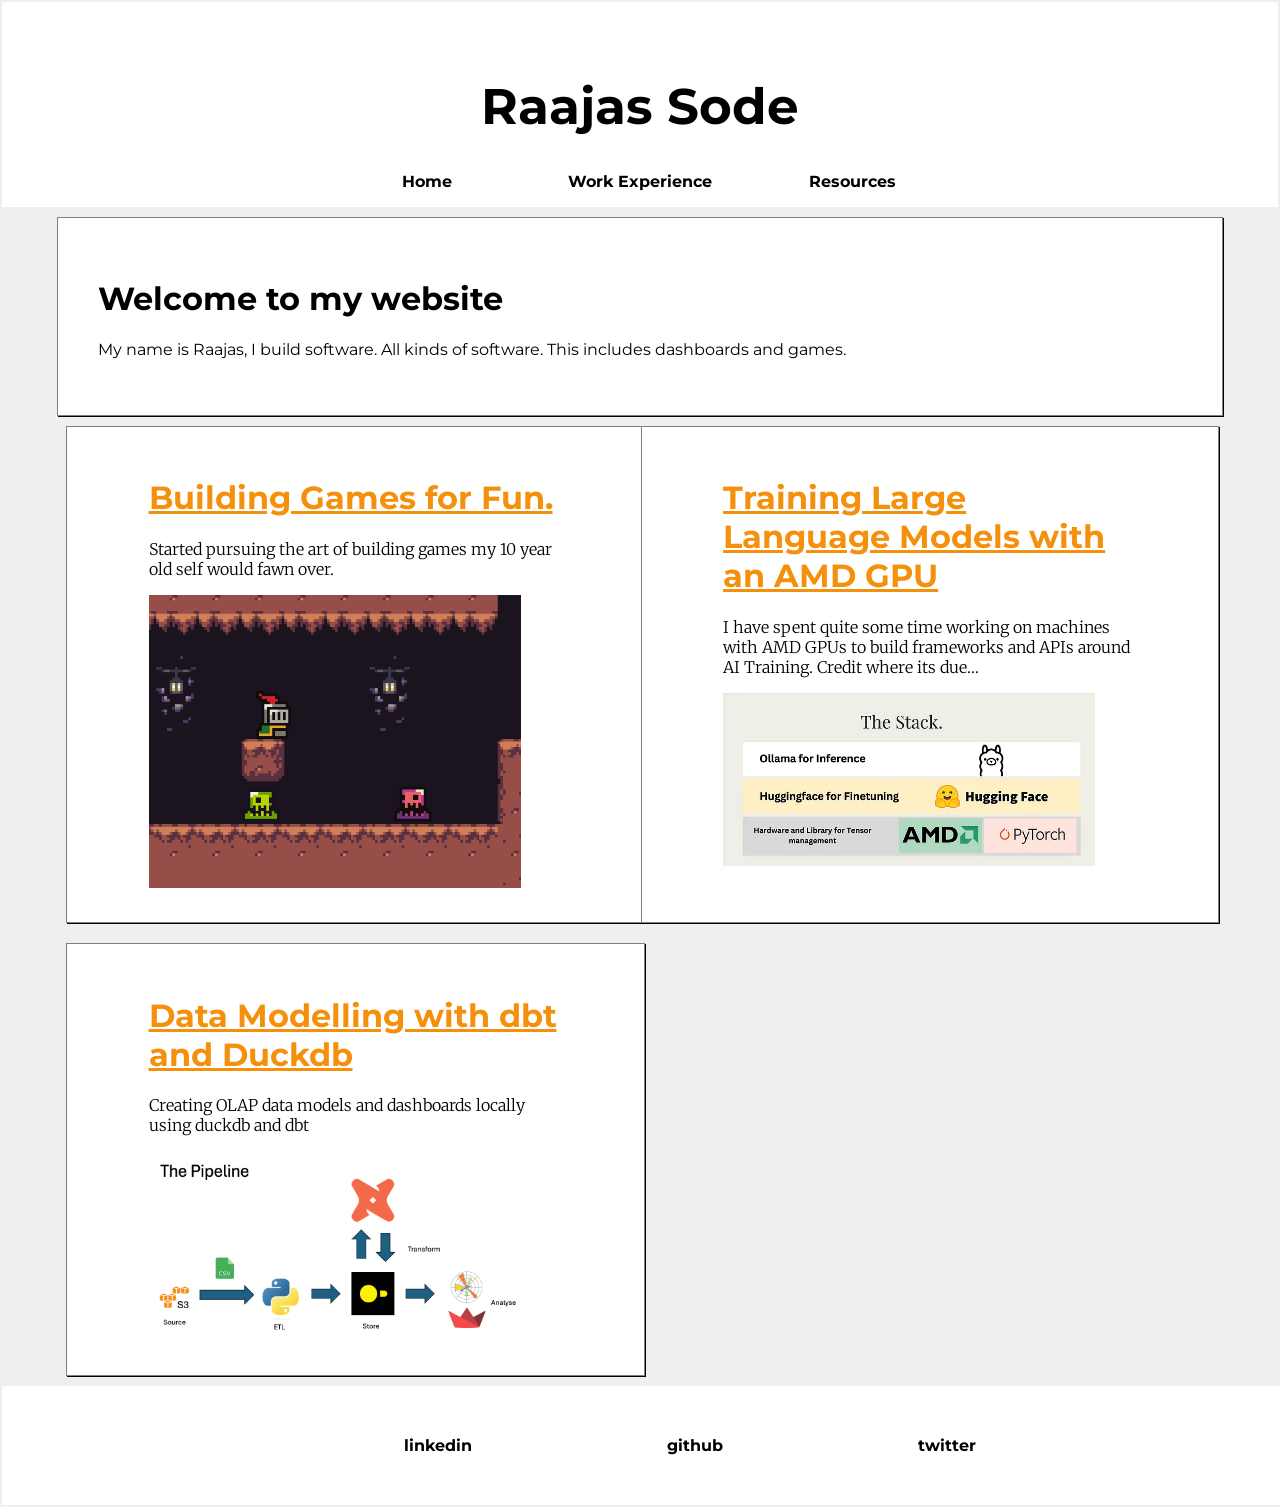
==== index.html @ cd661e22 "css files redone" ====
<!DOCTYPE html>
<html>
  <head>
        <link rel="stylesheet" href="./assets/css/index.css">
        <link rel="preconnect" href="https://fonts.googleapis.com">
        <link rel="preconnect" href="https://fonts.gstatic.com" crossorigin>
        <link href="https://fonts.googleapis.com/css2?family=Montserrat:ital,wght@0,100..900;1,100..900&display=swap" rel="stylesheet">
        <link rel="preconnect" href="https://fonts.googleapis.com">
        <link rel="preconnect" href="https://fonts.gstatic.com" crossorigin>
        <link href="https://fonts.googleapis.com/css2?family=Merriweather:ital,wght@0,300;0,400;0,700;0,900;1,300;1,400;1,700;1,900&display=swap" rel="stylesheet">
  </head>
<body>

  <header>
    <p id="name"> Raajas Sode </p>
    <div class="navbar">
      <a class="nav-link" href="#"><div class="nav" id="div1"> Home</div></a>
      <a class="nav-link" href="./articles/resume.html"><div class="nav" id="div3"> Work Experience</div></a>
      <a class="nav-link" href="./articles/resources.html"><div class="nav" id="div3"> Resources </div></a>
    </div>

  </header>


  <div class="overview">

   <h1>Welcome to my website</h1>
   <p>
    My name is Raajas, I build software. All kinds of software. This includes dashboards and games.
   </p>



  </div>
 
  <div class="blog">



    <div class="article">
      <div class="article-content">
        <h1 > <a class="title-link" href="https://substack.com/profile/12313986-raajas-sode/note/c-108699674"><u>Building Games for Fun.</u></a> </h1>
        <p> Started pursuing the art of building games my 10 year old self would fawn over.</p>
        <img src="./game_dev_banner.png" class="thumbnail" />
    
      </div>
    
    </div>



    <div class="article">
      <div class="article-content">
        <h1 > <a class="title-link" href="https://medium.com/@RaajasSode/training-large-language-models-with-an-amd-gpu-85e53616b20c"><u>Training Large Language Models with an AMD GPU </u></a> </h1>
        <p>I have spent quite some time working on machines with AMD GPUs to build frameworks and APIs around AI Training. Credit where its due…</p>
       
        <img src="./amd-banner.webp" class="thumbnail" />
    
      </div>
    
    </div>


    <!-- <div class="article">

      <div class="article-content">
        <h1 > <a class="title-link" href="articles/portfolio.html"><u>The AI Game</u></a> </h1>
        <img src="./ai-game.png" class="thumbnail" />
    
      </div>
    
    </div> -->


      <div class="article">
          <div class="article-content">
            <h1 > <a class="title-link" href="https://medium.com/@RaajasSode/building-end-to-end-data-pipelines-locally-with-duckdb-e5a6913f210b"><u>Data Modelling with dbt and Duckdb</u></a> </h1>
            <p>Creating OLAP data models and dashboards locally using duckdb and dbt</p>
            <div class="thumb-container">
              <img src="./duckdb-blog.png" class="thumbnail" />
            </div>
            
            
          </div>

    </div>


    <!-- <div class="article">
      <h2>How I turned my college project into a lifelong passion.</h2>
      <hr>
      <p>Every Final Year College project is a pain in the ass. Especially for technical courses.
         For me, a computer science major didn’t offer a lot of lucrative options. We got to chose between Java , .Net and Android. Since, I’ve been well versed with Java since the 8th grade, I figured maybe I could give it a go...</p>
      <a href="https://medium.com/@RaajasSode/how-i-turned-a-college-project-into-a-life-long-passion-f333496f6803">Read More</a>
    </div> -->



  </div>
  
  <footer>
    <div class="contact">
      <a href="https://www.linkedin.com/in/raajassode" class="social">linkedin</a>
      <a href="https://www.github.com/RJSD3V" class="social">github</a>
      <a href="https://www.x.com/so_raajas" class="social">twitter</a>
    </div> 
  </footer>
  </body>
</html>
---- assets/css/index.css ----
body{
  font-family: "Montserrat";
  font-optical-sizing: auto;
  font-weight: bold;
  font-style: normal;
  margin: 2px;
  background-color: #EFEFEF;
}

footer{
  padding: 50px;
}

main{

margin-top: 30px;
margin-bottom: 30px;
height:90vh;

}

header{
  display: flex;
  flex-direction: column;
  width: 100%;
  padding-top: 5%;
  margin: auto;
  background-color: white;
  color: black;
  text-align: center;
  
}

#name{
  margin: auto;
  padding: 10px 0px 20px 0px;
}

table{
  border: 1px solid black;
  margin: auto;
}

tr{
  border-bottom: 1px solid black;
  text-align: center;
}

tr:nth-child(even) {
  background-color: #D6EEEE;
}

.overview{
  width:85%;
  padding: 40px;
  margin-left: auto;
  margin-right: auto;
  margin-top: 10px;
  background-color: white;
  border: 0.5px solid gray;
  box-shadow: 1px 1px;


}

.blog{
  width:90%;
  min-height:70%;
  margin: auto;
  display: grid;
  grid-template-columns: auto auto;
}

.name-card{
  width: 40%;
  display: inline;
  justify-content: space-evenly;
  align-items: center;
  padding: 0px 0px 0px 5%;
}

#name{
  font-size: 50px ;
  font-weight: bold;
}

#title{
  font-size: 45%;
  font-weight:normal;

}

.title-link{
  text-decoration: none;
  color:#f4900c;
}
.title-link:visited{
  color:#ff9c59;
  text-decoration: none;
}

.contact{
  width:60%;
  margin: auto;
  height: auto;
  display: flex;
  flex-direction: row;
  justify-content: space-around;
  
}

img .social:hover{
  width: 55px;
  height: 55px;
}



img.dp{
  margin: 20px;
}

.navbar{
  display: flex;
  justify-content: space-around;
  width: 50%;
  margin: auto;
  background-color: white;
}

.nav{
  width: 100%;
  height: 50px;
  display: flex;
  justify-content: center;
  align-items: center;
 
}


.nav-link{

  width: 33%;
  text-decoration: none;
  display: block;
  color:black;

}

.social{
  text-decoration: none;
  color: black;

}
.social:hover{
  text-decoration: underline;
}


footer{
  background-color: white;

  height:10%;
}

.link-nav{
  width:100%;
  height: 100%;
  display: block;
  text-decoration: none;
}

.nav:hover{
  text-decoration: underline;
}



#ov-title{
  padding-left: 50px;
  padding-top: 50px;
  
}
#ov-img{
  margin: auto;
  padding: 40px;
  justify-self: center;
  align-items: center;
}



.article{
  width: 90%;
  background-color: white;
  height: auto;
  margin-left: auto;
  margin-right: auto;
  margin-top: 10px;
  margin-bottom: 10px;
  border: 0.5px solid gray;
  box-shadow: 1px 1px;
  padding: 30px;

  
}
.article-date{
  width:10%;
}
.article-content{
  width:80%;
  margin: auto;
}

.thumbnail {
  width:90%;
}

.article-img{
  width:100%;
  height:auto;
  text-align:center;
}

.article p{
  font-family: "Merriweather", serif;
  font-weight: 300;
  font-style: normal;
}


.nav p {
  text-align: center;
  color: white;
  background-color: #ff9c59;
  width: 100%;
  margin:auto;
  padding: 16px;
  
  
}

p{
  font-family: "Montserrat";
  font-optical-sizing: auto;
  font-weight: normal;
  font-style: normal;
}

iframe{
  width: 80%;
  height: 500px;
  margin: auto;
  text-align: center;
}

.stack{
  display: flex;

}

.stack-item{
  padding: 0px 10px 0px 10px;
  margin-right: 10px;
}

.stack-item p{
  font-size: 11px;
}

#python 
{
   background-color: #FFFFCC;
}

blockquote{
  text-align: center;
}

#snowflake{
  background-color: lightblue;
  color: white;
}

#dbt{
  background-color: coral;
  color: white;

}

#looker{
  background-color: violet;
  color: white;
}

#tableau{
  background-color: crimson;
  color: white;
}

#flutter{
  background-color: #7fcdff;
  color: white;
}

#mongodb{
  color: white;
  background-color: #008a20;
}

#nodejs{
  color: black;
  background-color: greenyellow;
}

#unity{
  background-color: black;
  color: white;
}

#c-sharp{
  background-color: purple;
  color: white;
}

#talend{
  color:white;
  background-color:cornflowerblue;
}

footer{
  width: 100%;
  height: 20%;
}

.container{
 display: grid
}


.item{
  grid-row: 3/3; 
}
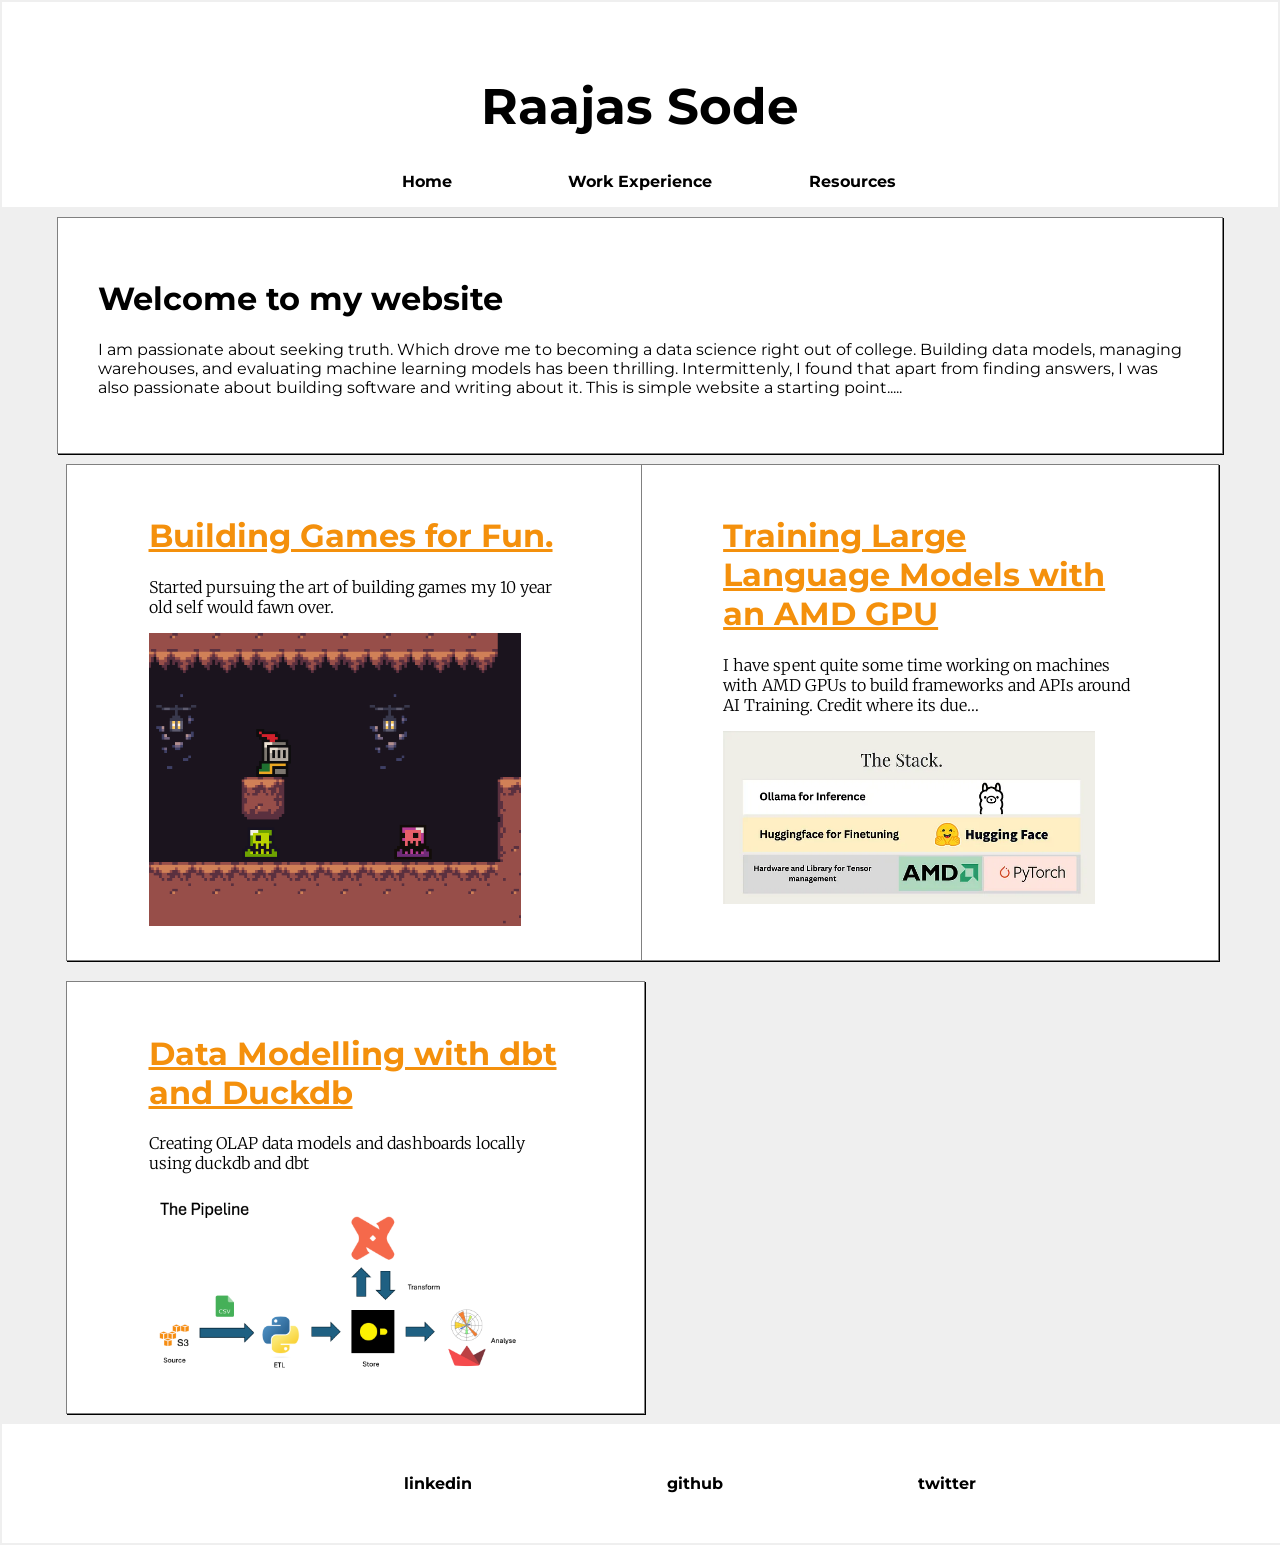
==== commit 5df131c1: "Overview changed" ====
--- a/index.html
+++ b/index.html
@@ -26,7 +26,8 @@
 
    <h1>Welcome to my website</h1>
    <p>
-    My name is Raajas, I build software. All kinds of software. This includes dashboards and games.
+    I am passionate about seeking truth. Which drove me to becoming a data science right out of college. Building data models, managing warehouses, and evaluating machine learning models has been thrilling. 
+    Intermittenly, I found that apart from finding answers, I was also passionate about building software and writing about it. This is simple website a starting point.....
    </p>
 
 
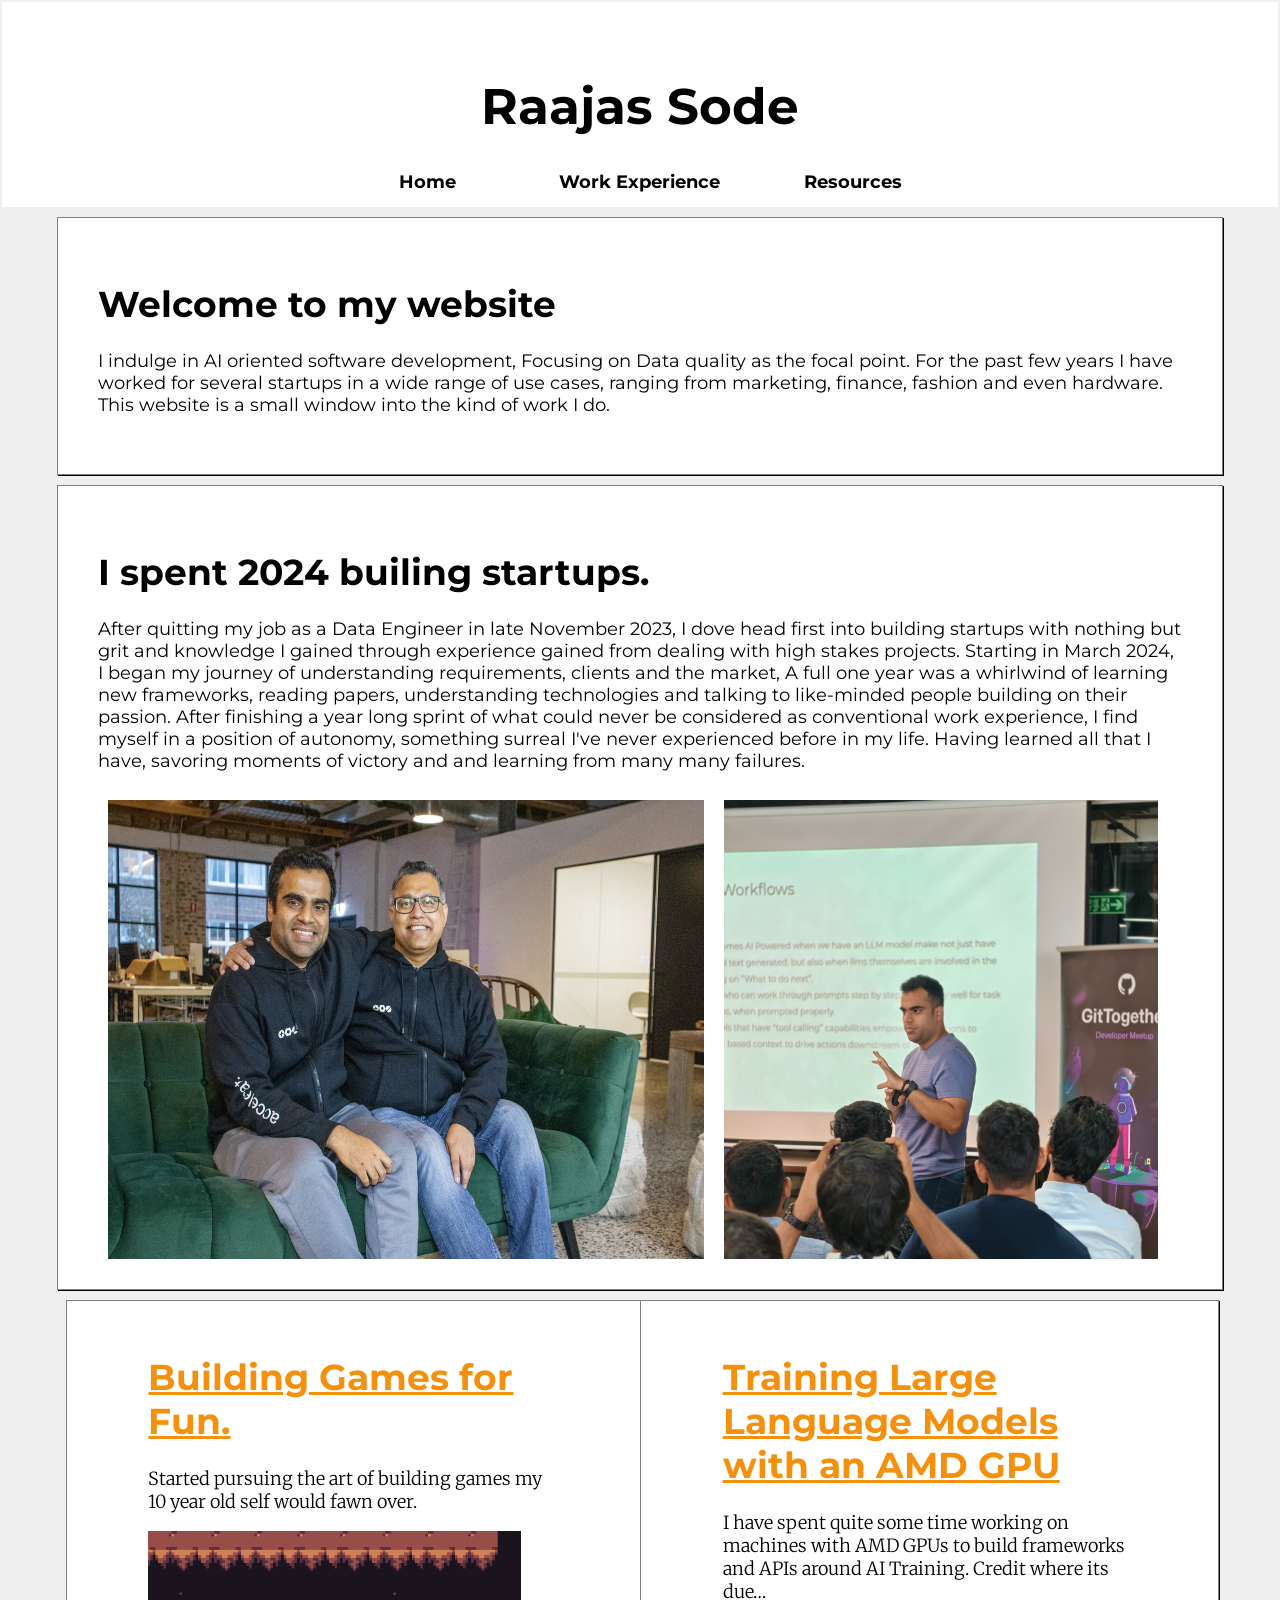
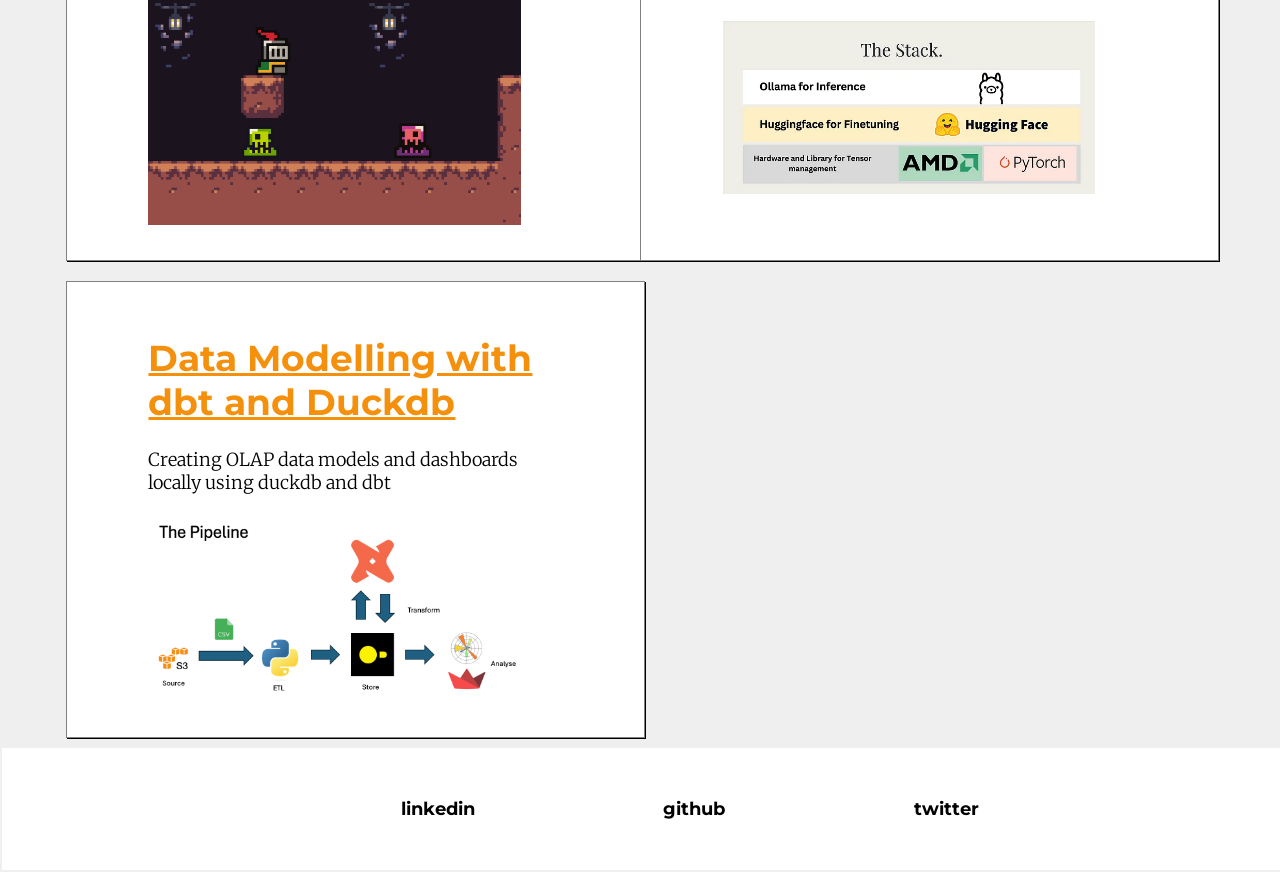
==== commit 909fc77e: "Added highlight" ====
--- a/index.html
+++ b/index.html
@@ -26,14 +26,45 @@
 
    <h1>Welcome to my website</h1>
    <p>
-    I am passionate about seeking truth. Which drove me to becoming a data science right out of college. Building data models, managing warehouses, and evaluating machine learning models has been thrilling. 
-    Intermittenly, I found that apart from finding answers, I was also passionate about building software and writing about it. This is simple website a starting point.....
+    I indulge in AI oriented software development, Focusing on Data quality as the focal point. For the past few years I have worked for several
+    startups in a wide range of use cases, ranging from marketing, finance, fashion and even hardware. This website is a small window into the kind of work I do. 
+
    </p>
 
 
 
   </div>
  
+  <div class="overview">
+
+    <h1>I spent 2024 builing startups.</h1>
+    <p>
+      After quitting my job as a Data Engineer in late November 2023, I dove head first into building startups with nothing but grit and knowledge I gained
+      through experience gained from dealing with high stakes projects. Starting in March 2024, I began my journey of understanding requirements, clients and the market, 
+      A full one year was a whirlwind of learning new frameworks, reading papers, understanding technologies and talking to like-minded people building on their passion.
+      After finishing a year long sprint of what could never be considered as conventional work experience, I find myself in a position of autonomy, 
+      something surreal I've never experienced before in my life. Having learned all that I have, savoring moments of victory and and learning from many many failures.
+
+     
+      
+    </p>
+    <div class="img-grid">
+     <div>
+      <img src="./assets/images/sydney_startup.png" class="blog-img"/>
+     </div> 
+     <div>
+      <img src="./assets/images/mumbai_talk.JPG" class="blog-img" />
+     </div>
+      
+
+    </div>
+
+
+   
+ 
+ 
+ 
+   </div>
   <div class="blog">
 
 
@@ -55,7 +86,7 @@
         <h1 > <a class="title-link" href="https://medium.com/@RaajasSode/training-large-language-models-with-an-amd-gpu-85e53616b20c"><u>Training Large Language Models with an AMD GPU </u></a> </h1>
         <p>I have spent quite some time working on machines with AMD GPUs to build frameworks and APIs around AI Training. Credit where its due…</p>
        
-        <img src="./amd-banner.webp" class="thumbnail" />
+        <img src="./assets/images/amd-banner.webp" class="thumbnail" />
     
       </div>
     
@@ -78,7 +109,7 @@
             <h1 > <a class="title-link" href="https://medium.com/@RaajasSode/building-end-to-end-data-pipelines-locally-with-duckdb-e5a6913f210b"><u>Data Modelling with dbt and Duckdb</u></a> </h1>
             <p>Creating OLAP data models and dashboards locally using duckdb and dbt</p>
             <div class="thumb-container">
-              <img src="./duckdb-blog.png" class="thumbnail" />
+              <img src="./assets/images/duckdb-blog.png" class="thumbnail" />
             </div>
             
             
--- a/assets/css/index.css
+++ b/assets/css/index.css
@@ -5,6 +5,7 @@
   font-style: normal;
   margin: 2px;
   background-color: #EFEFEF;
+  font-size:18px;
 }
 
 footer{
@@ -59,6 +60,7 @@
   background-color: white;
   border: 0.5px solid gray;
   box-shadow: 1px 1px;
+  font-size: 18px;
 
 
 }
@@ -212,6 +214,20 @@
   margin: auto;
 }
 
+.blog-img {
+  width:100%;
+  height:100%;
+  margin: auto;
+  padding: 10px;
+  text-align: center;
+  display: inline-block;
+}
+
+.img-grid {
+  display: grid;
+  grid-template-columns: 55% 40%;
+  gap: 20px;
+}
 .thumbnail {
   width:90%;
 }
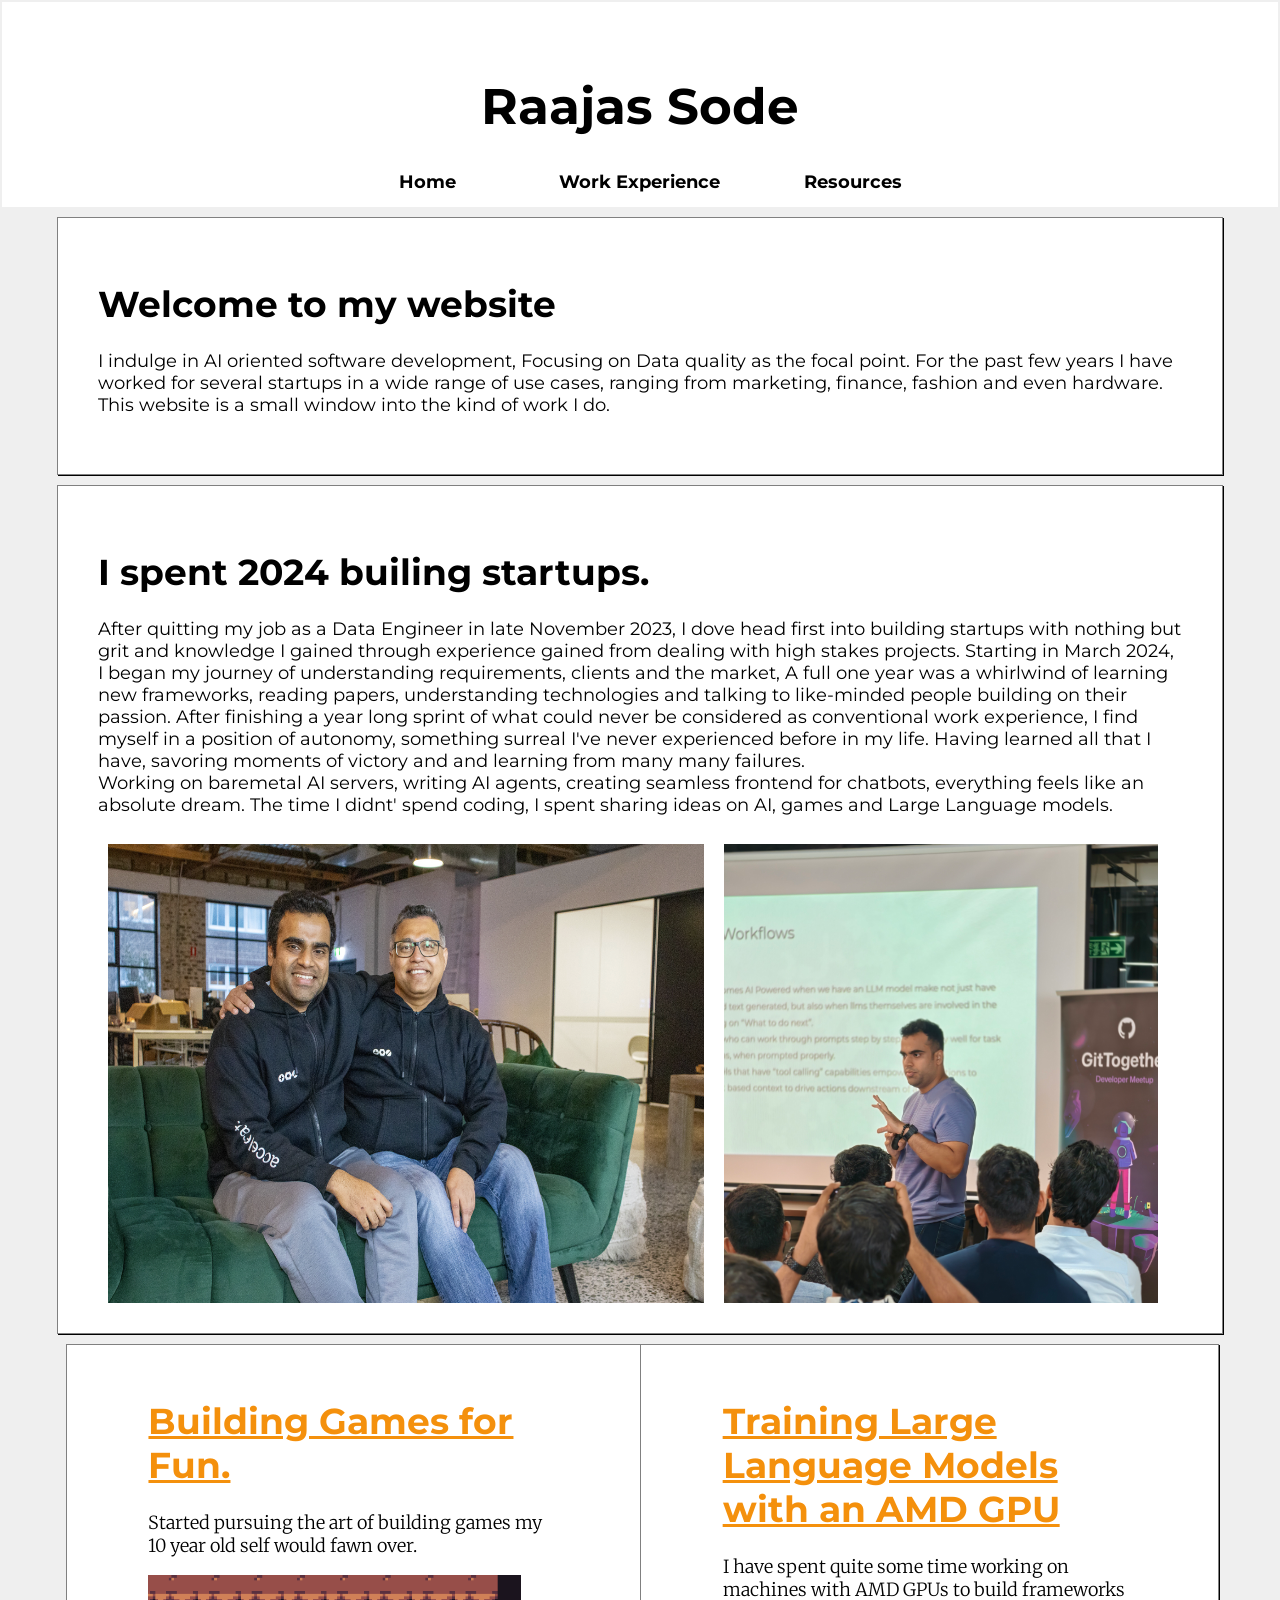
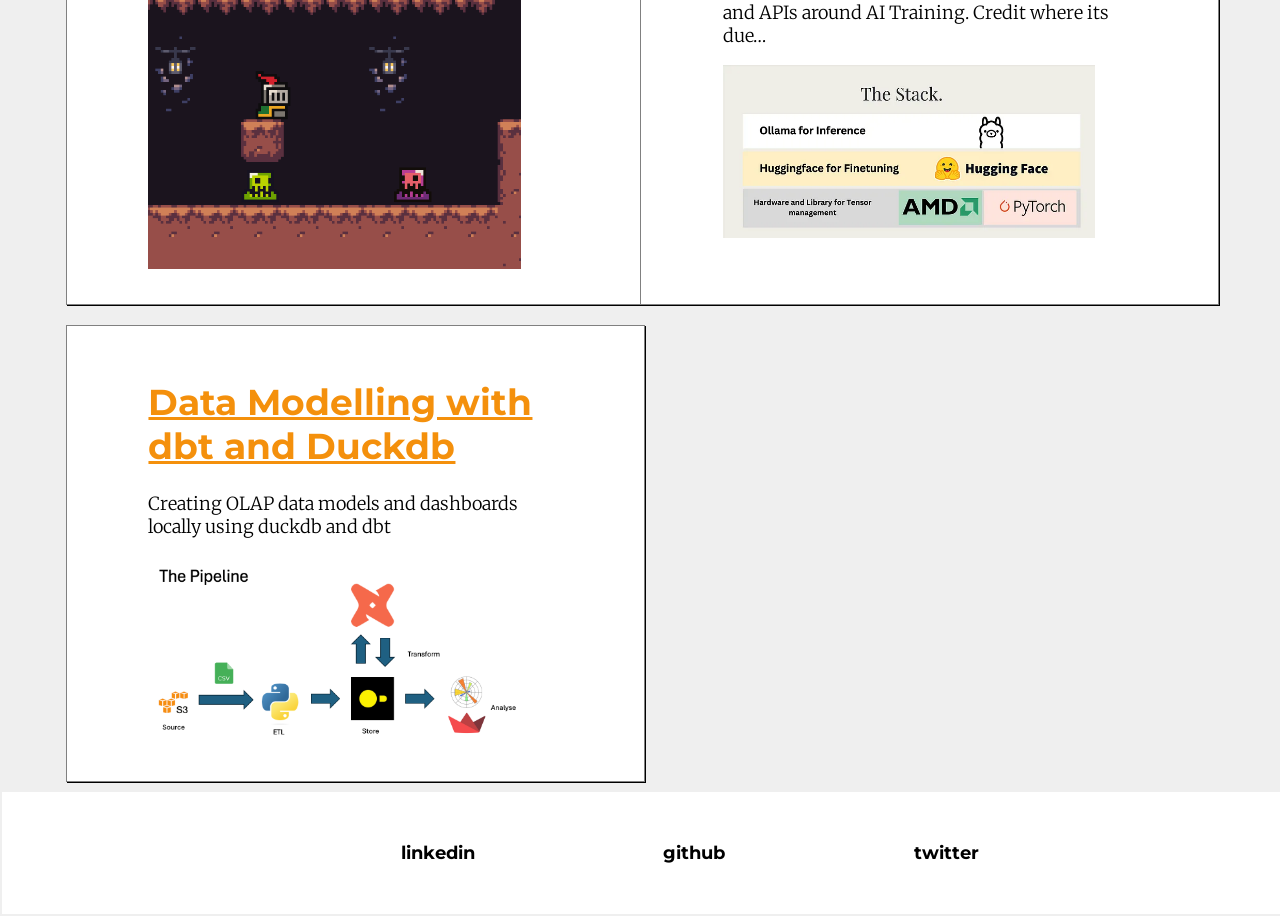
==== commit 4b6326c8: "Added to overview" ====
--- a/index.html
+++ b/index.html
@@ -44,6 +44,9 @@
       A full one year was a whirlwind of learning new frameworks, reading papers, understanding technologies and talking to like-minded people building on their passion.
       After finishing a year long sprint of what could never be considered as conventional work experience, I find myself in a position of autonomy, 
       something surreal I've never experienced before in my life. Having learned all that I have, savoring moments of victory and and learning from many many failures.
+      <br>
+      Working on baremetal AI servers, writing AI agents, creating seamless frontend for chatbots, everything feels like an absolute dream. The time I didnt' spend coding, 
+      I spent sharing ideas on AI, games and Large Language models. 
 
      
       
@@ -55,7 +58,7 @@
      <div>
       <img src="./assets/images/mumbai_talk.JPG" class="blog-img" />
      </div>
-      
+    
 
     </div>
 
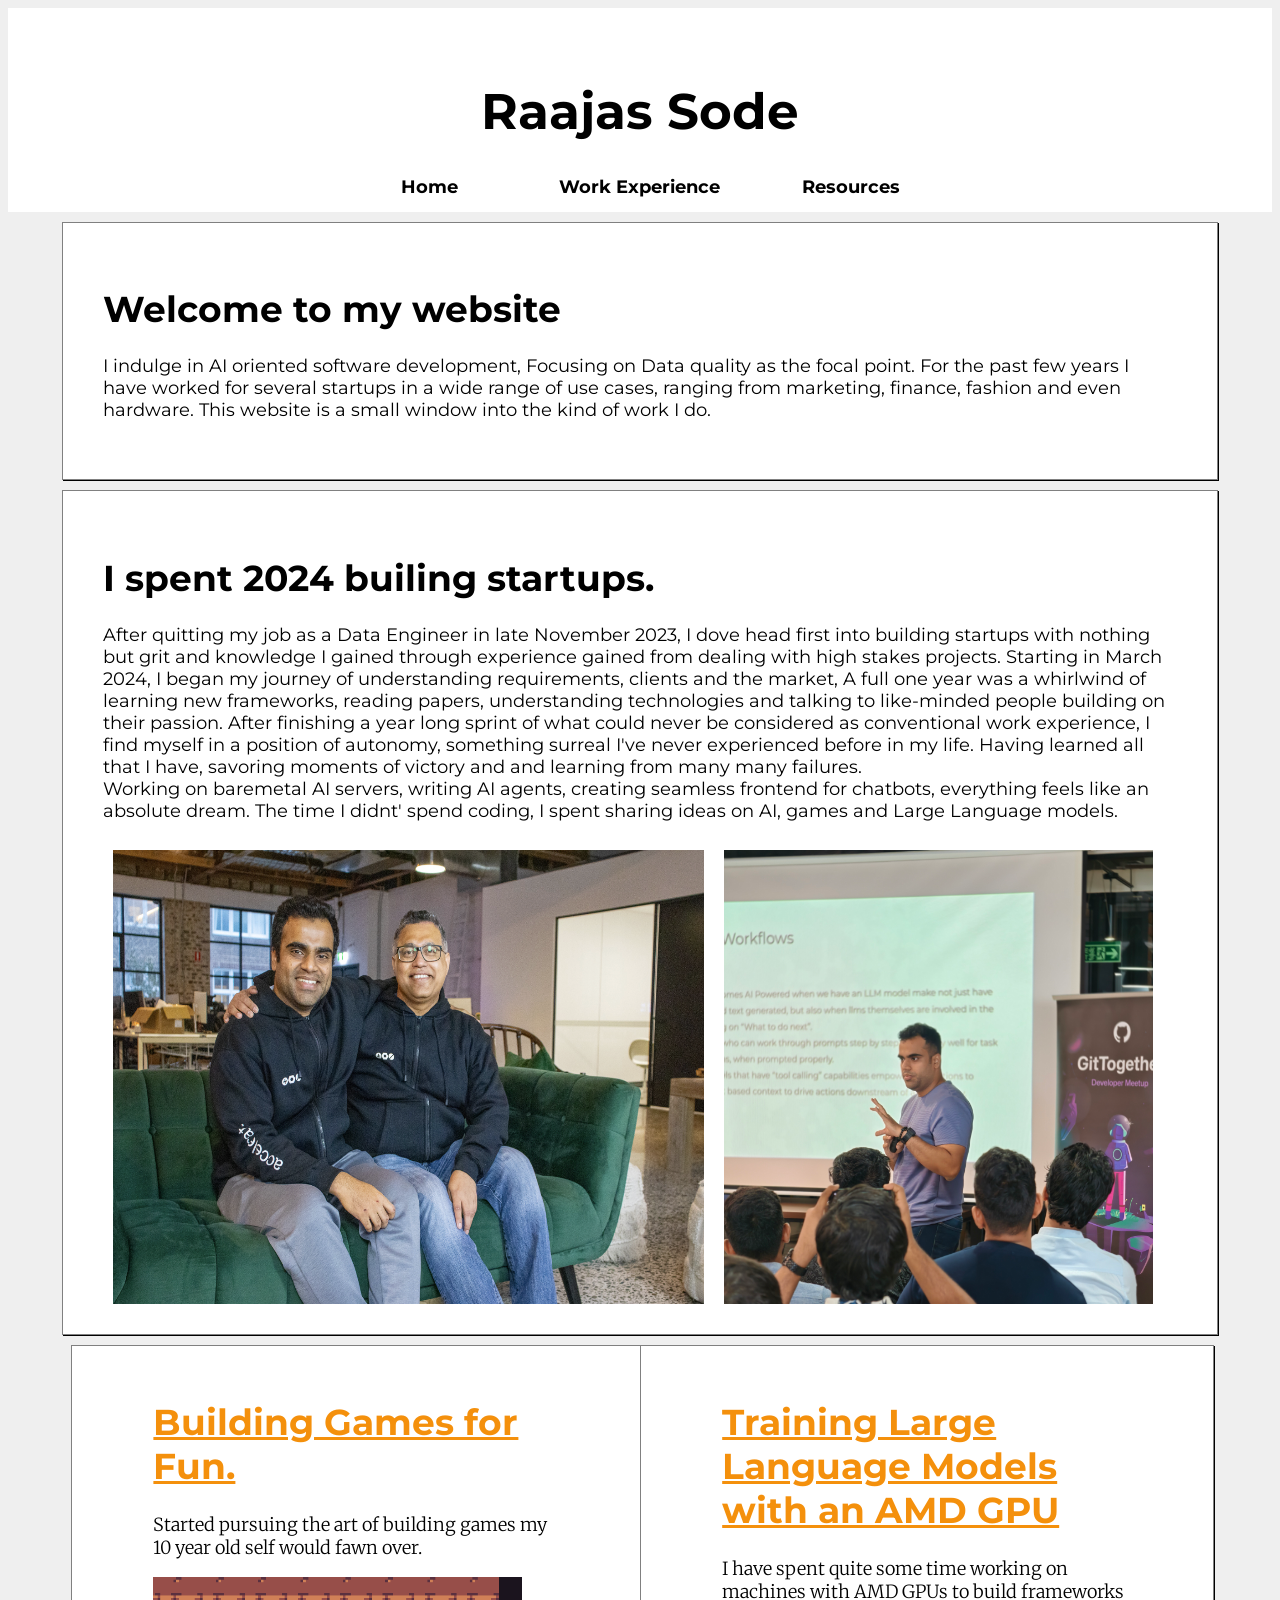
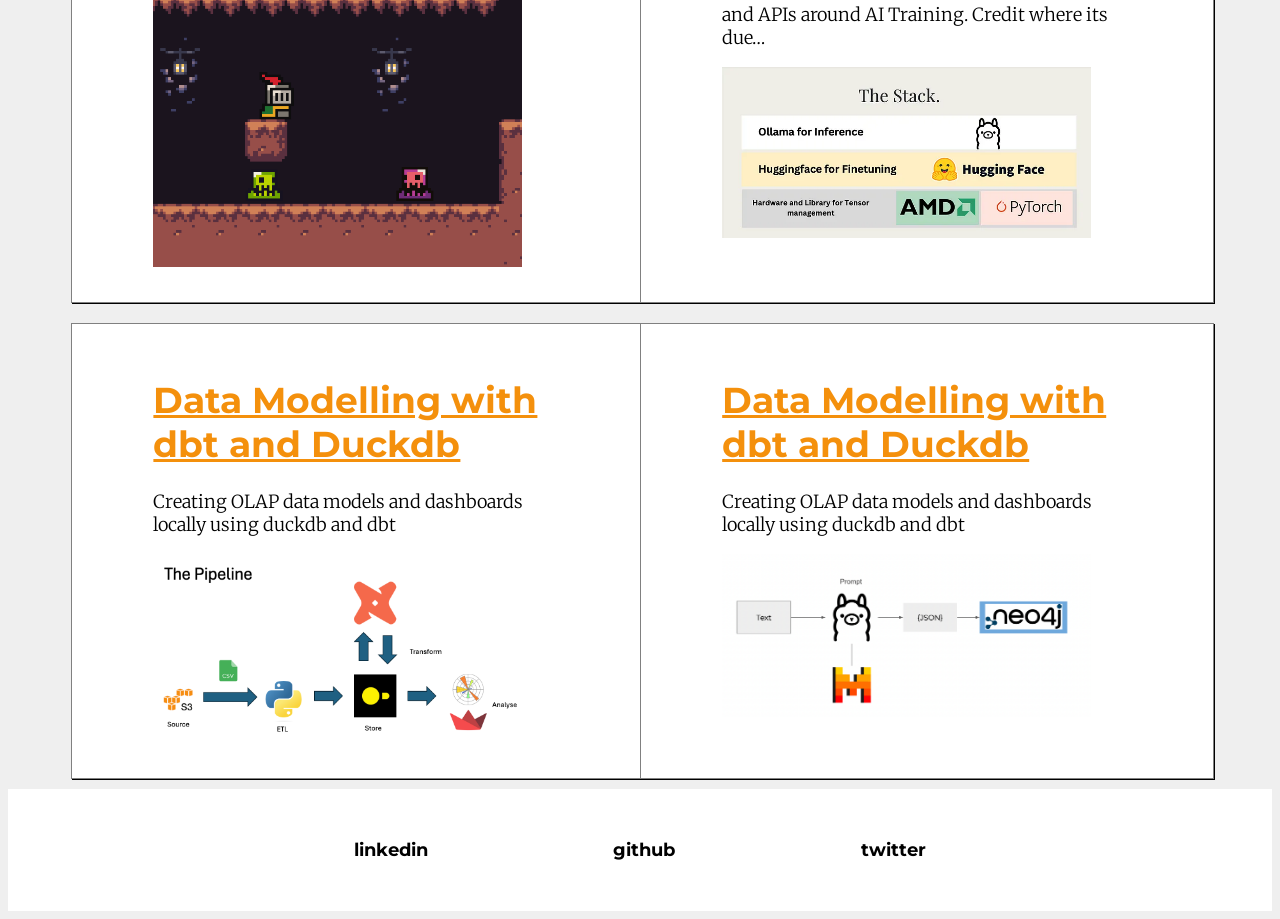
==== commit 54b356ac: "New article added" ====
--- a/index.html
+++ b/index.html
@@ -120,6 +120,19 @@
 
     </div>
 
+    <div class="article">
+      <div class="article-content">
+        <h1 > <a class="title-link" href="https://medium.com/@RaajasSode/exploring-agentic-workflows-with-langgraph-and-neo4j-c4cd031814e9"><u>Data Modelling with dbt and Duckdb</u></a> </h1>
+        <p>Creating OLAP data models and dashboards locally using duckdb and dbt</p>
+        <div class="thumb-container">
+          <img src="./assets/images/langgraph.png" class="thumbnail" />
+        </div>
+        
+        
+      </div>
+
+</div>
+
 
     <!-- <div class="article">
       <h2>How I turned my college project into a lifelong passion.</h2>
--- a/assets/css/index.css
+++ b/assets/css/index.css
@@ -3,13 +3,13 @@
   font-optical-sizing: auto;
   font-weight: bold;
   font-style: normal;
-  margin: 2px;
   background-color: #EFEFEF;
   font-size:18px;
 }
 
 footer{
-  padding: 50px;
+  padding-top: 50px;
+  padding-bottom: 50px;
 }
 
 main{
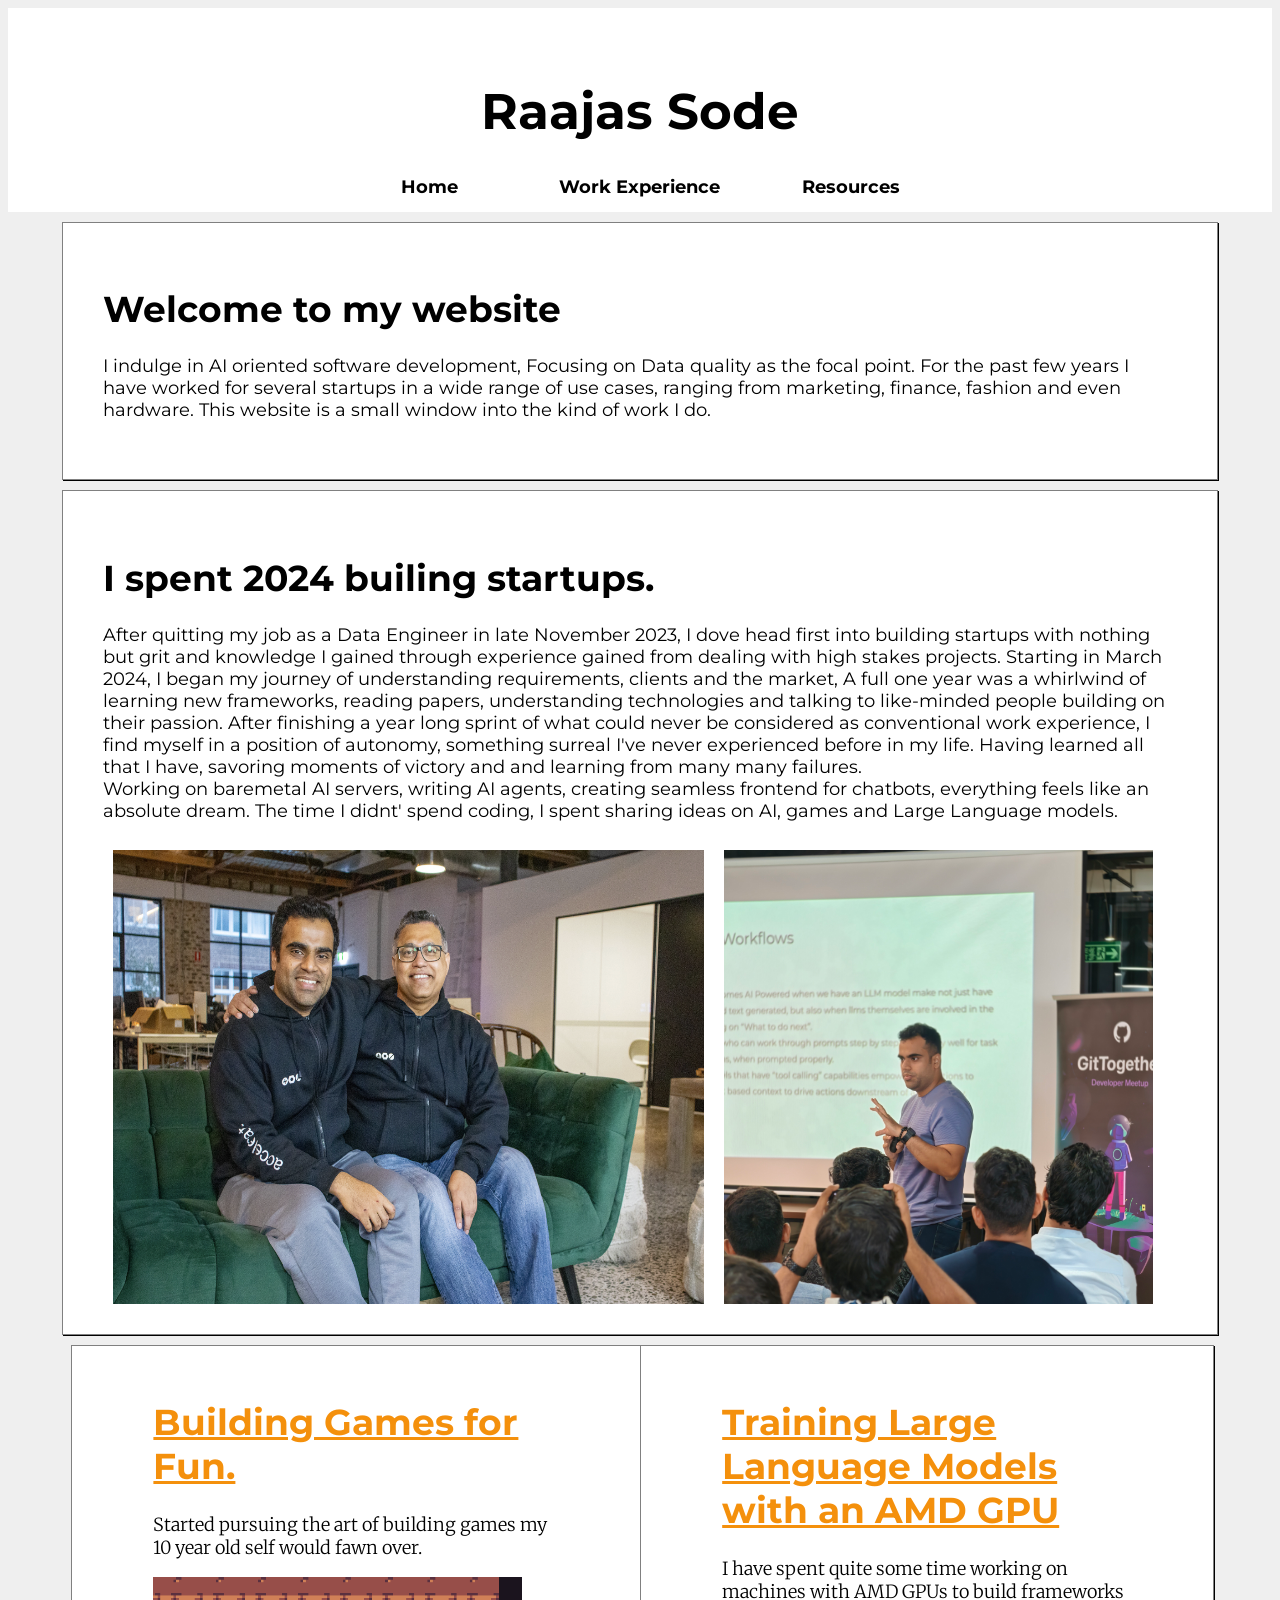
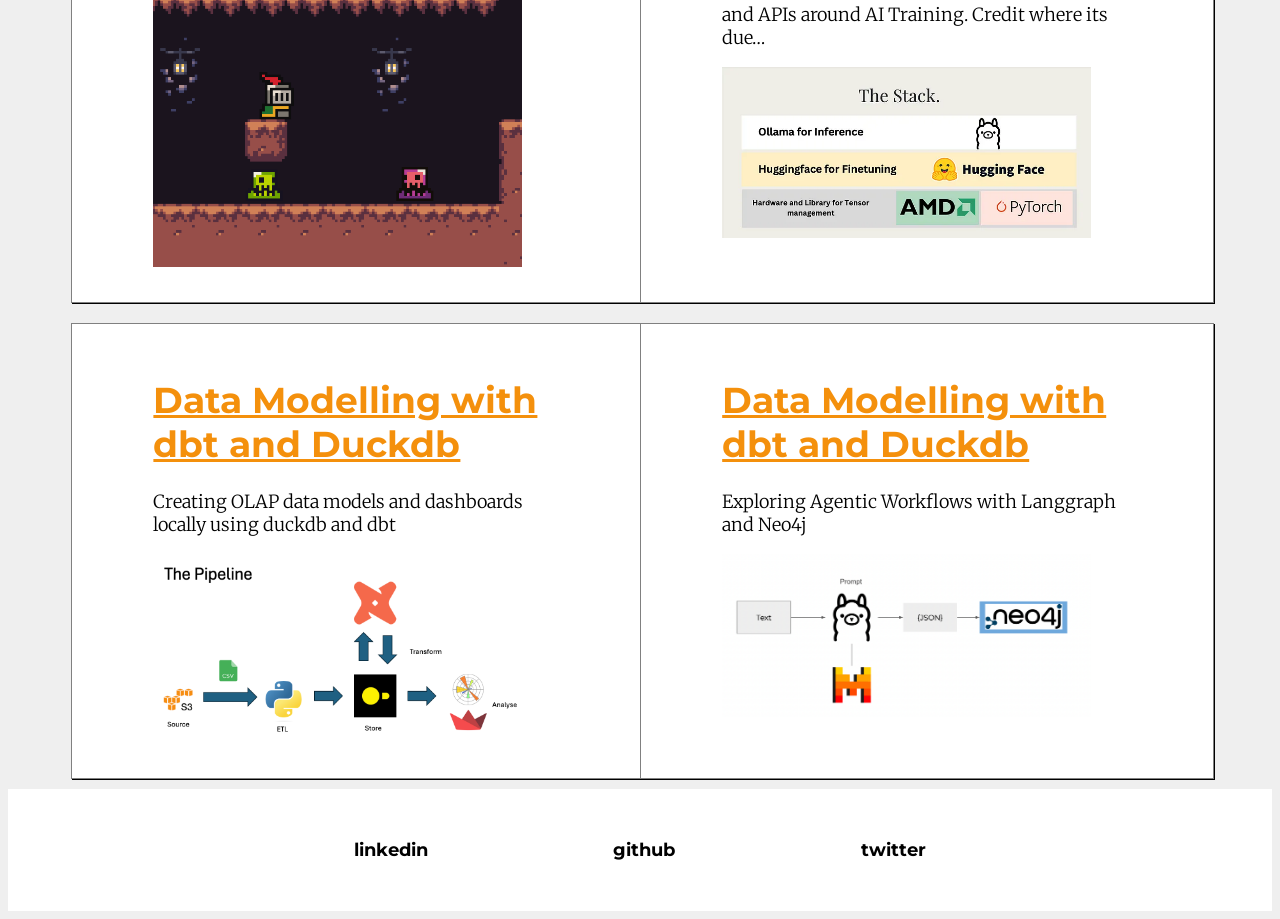
==== commit efe6934b: "Adding Title Change" ====
--- a/index.html
+++ b/index.html
@@ -123,7 +123,7 @@
     <div class="article">
       <div class="article-content">
         <h1 > <a class="title-link" href="https://medium.com/@RaajasSode/exploring-agentic-workflows-with-langgraph-and-neo4j-c4cd031814e9"><u>Data Modelling with dbt and Duckdb</u></a> </h1>
-        <p>Creating OLAP data models and dashboards locally using duckdb and dbt</p>
+        <p>Exploring Agentic Workflows with Langgraph and Neo4j</p>
         <div class="thumb-container">
           <img src="./assets/images/langgraph.png" class="thumbnail" />
         </div>
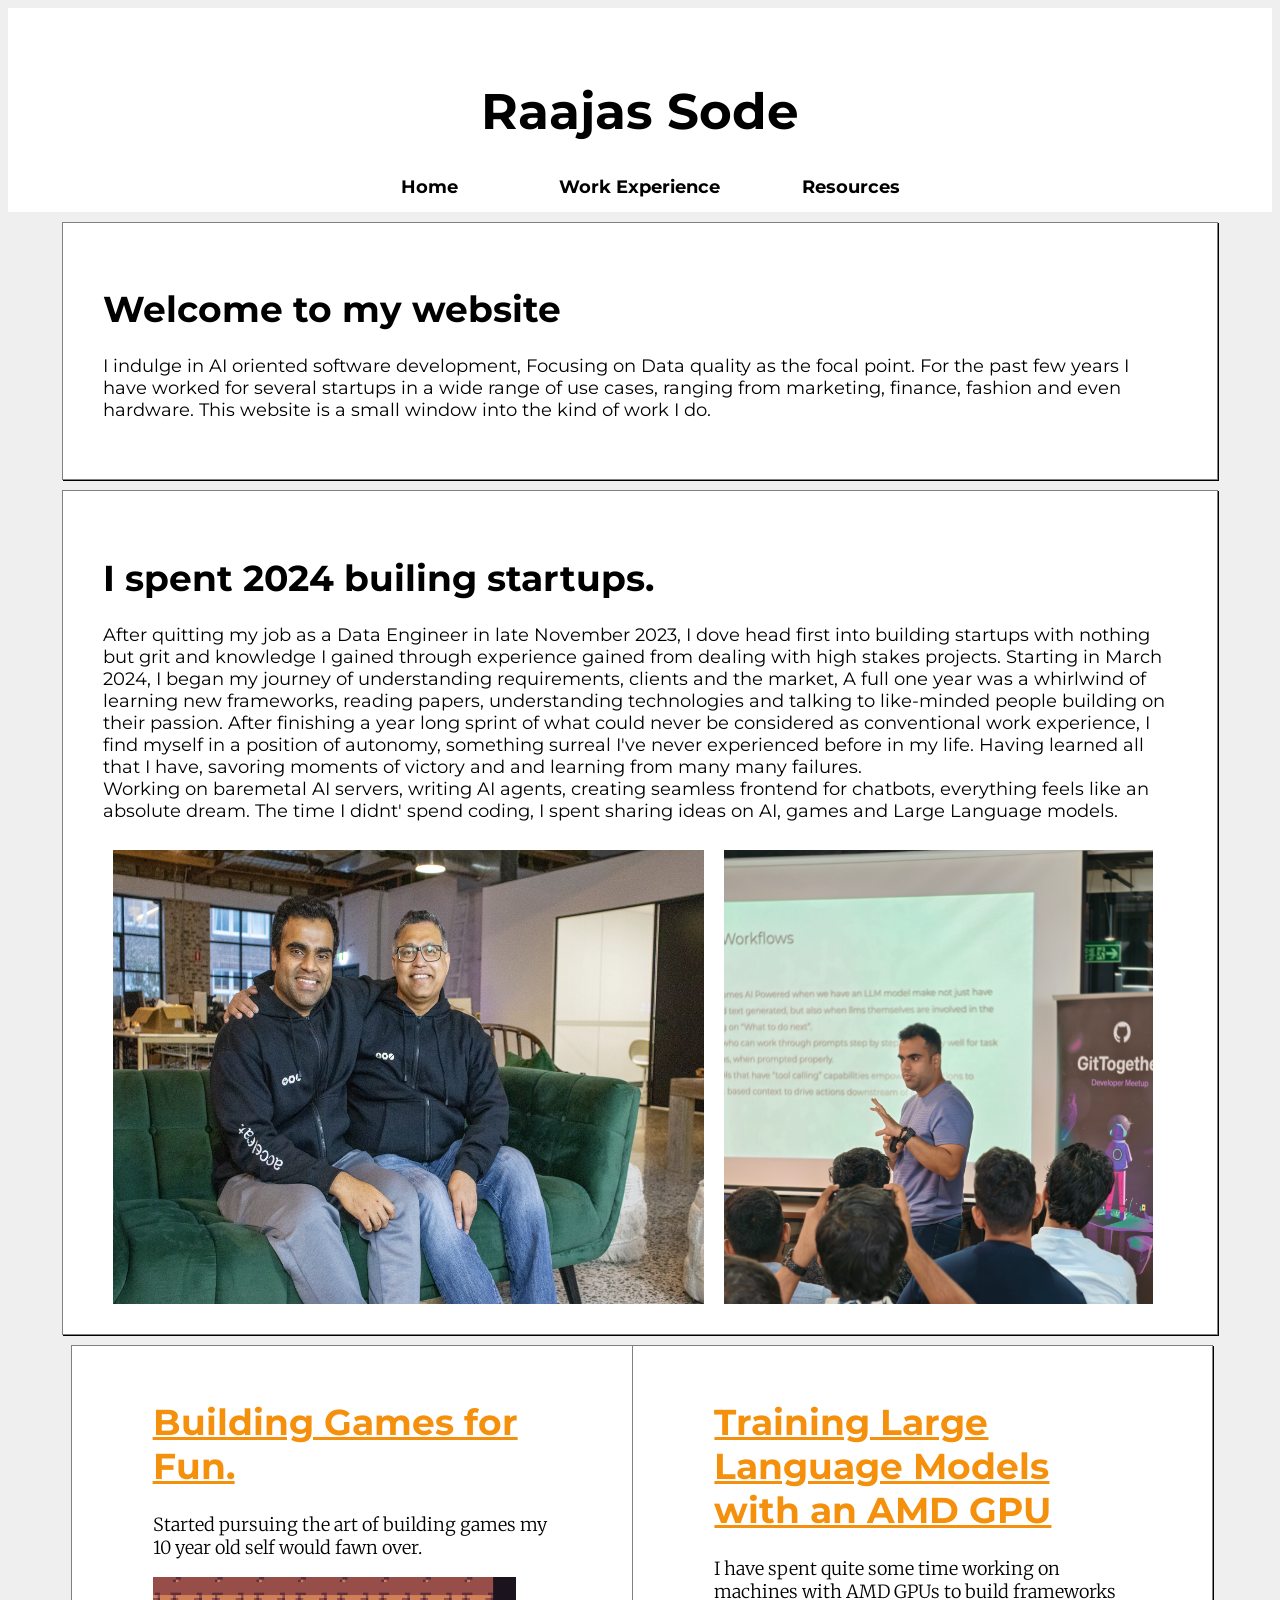
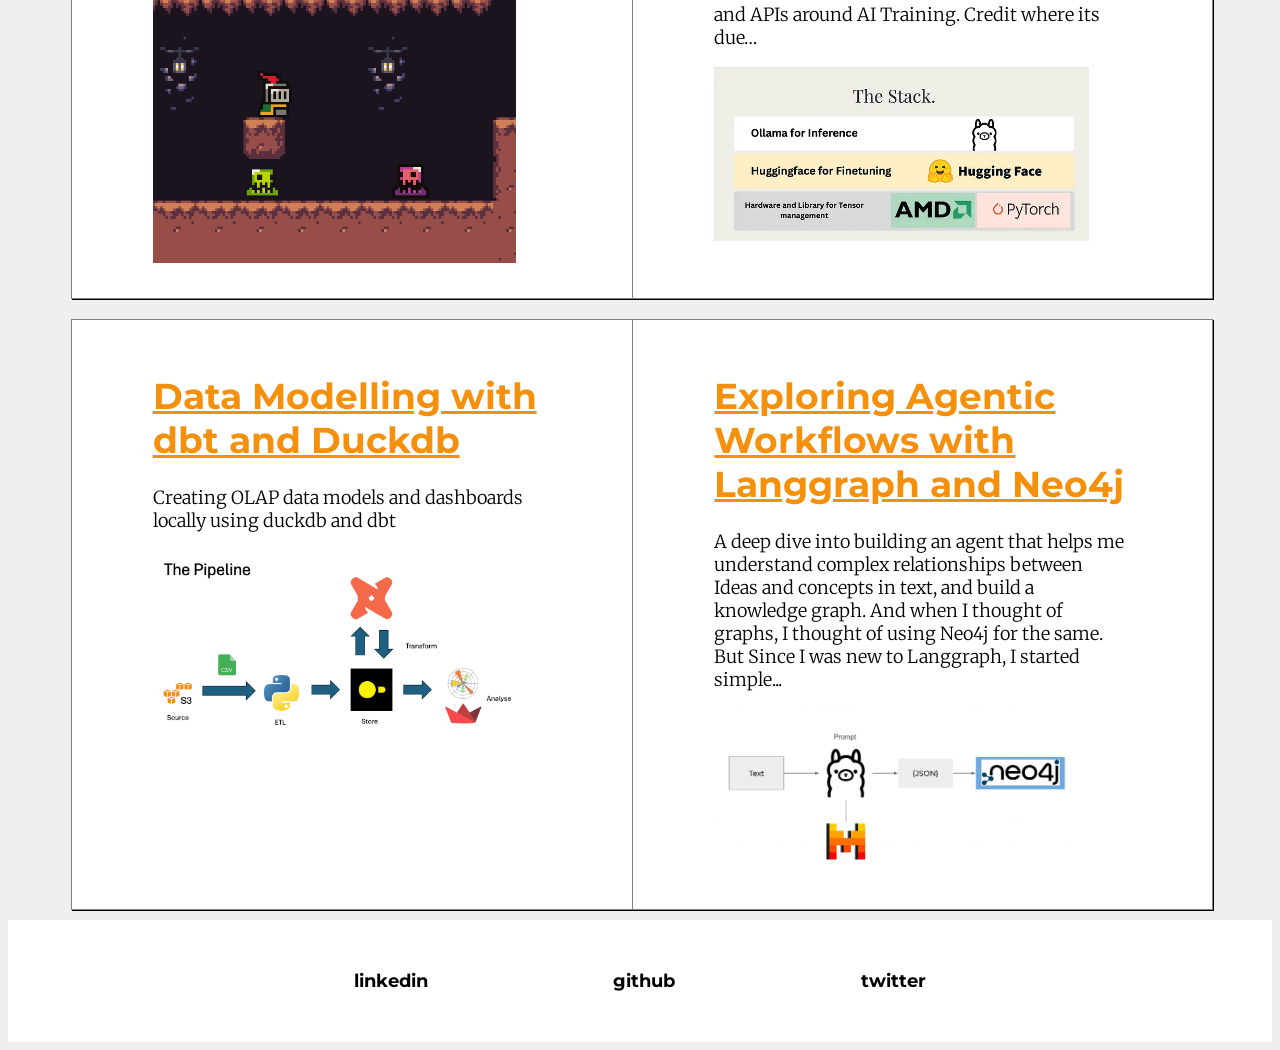
==== commit 59320353: "Bug fix" ====
--- a/index.html
+++ b/index.html
@@ -122,8 +122,8 @@
 
     <div class="article">
       <div class="article-content">
-        <h1 > <a class="title-link" href="https://medium.com/@RaajasSode/exploring-agentic-workflows-with-langgraph-and-neo4j-c4cd031814e9"><u>Data Modelling with dbt and Duckdb</u></a> </h1>
-        <p>Exploring Agentic Workflows with Langgraph and Neo4j</p>
+        <h1 > <a class="title-link" href="https://medium.com/@RaajasSode/exploring-agentic-workflows-with-langgraph-and-neo4j-c4cd031814e9"><u>Exploring Agentic Workflows with Langgraph and Neo4j</u></a> </h1>
+        <p>A deep dive into building an agent that helps me understand complex relationships between Ideas and concepts in text, and build a knowledge graph. And when I thought of graphs, I thought of using Neo4j for the same. But Since I was new to Langgraph, I started simple...</p>
         <div class="thumb-container">
           <img src="./assets/images/langgraph.png" class="thumbnail" />
         </div>
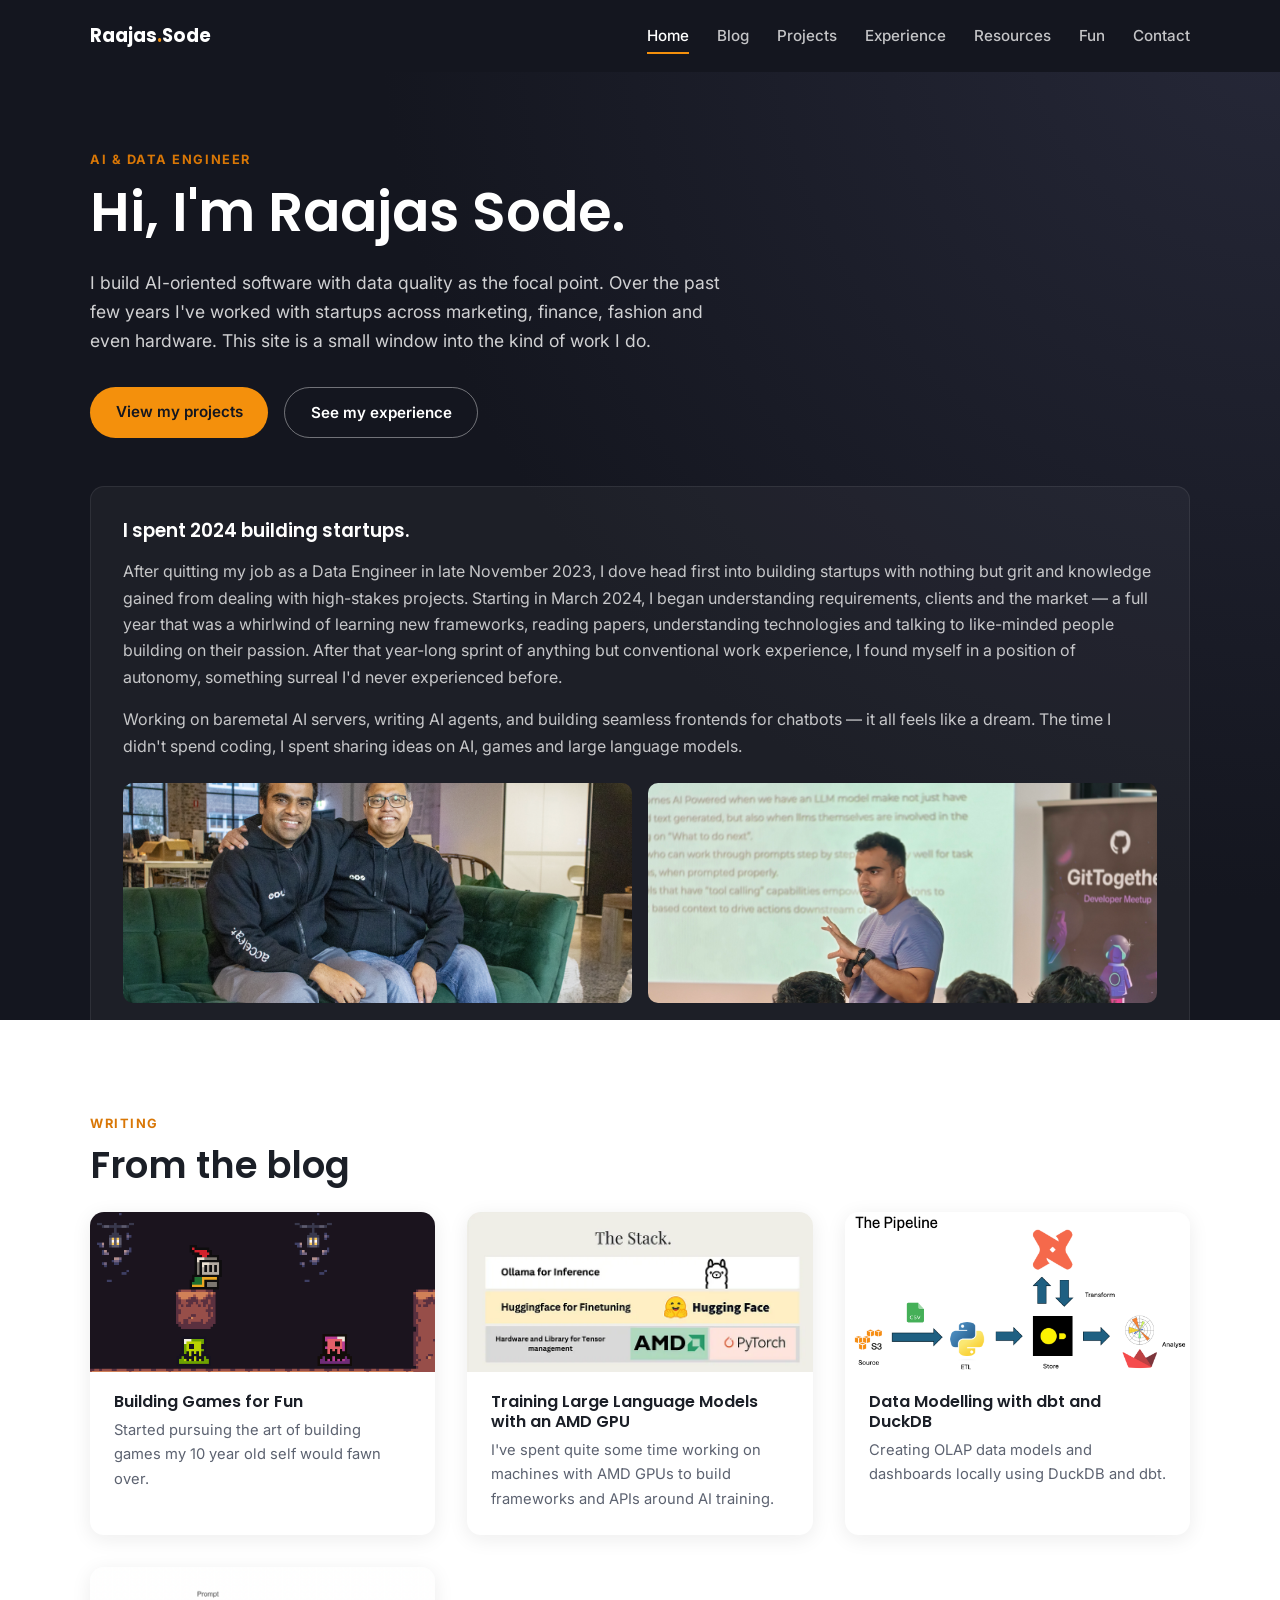
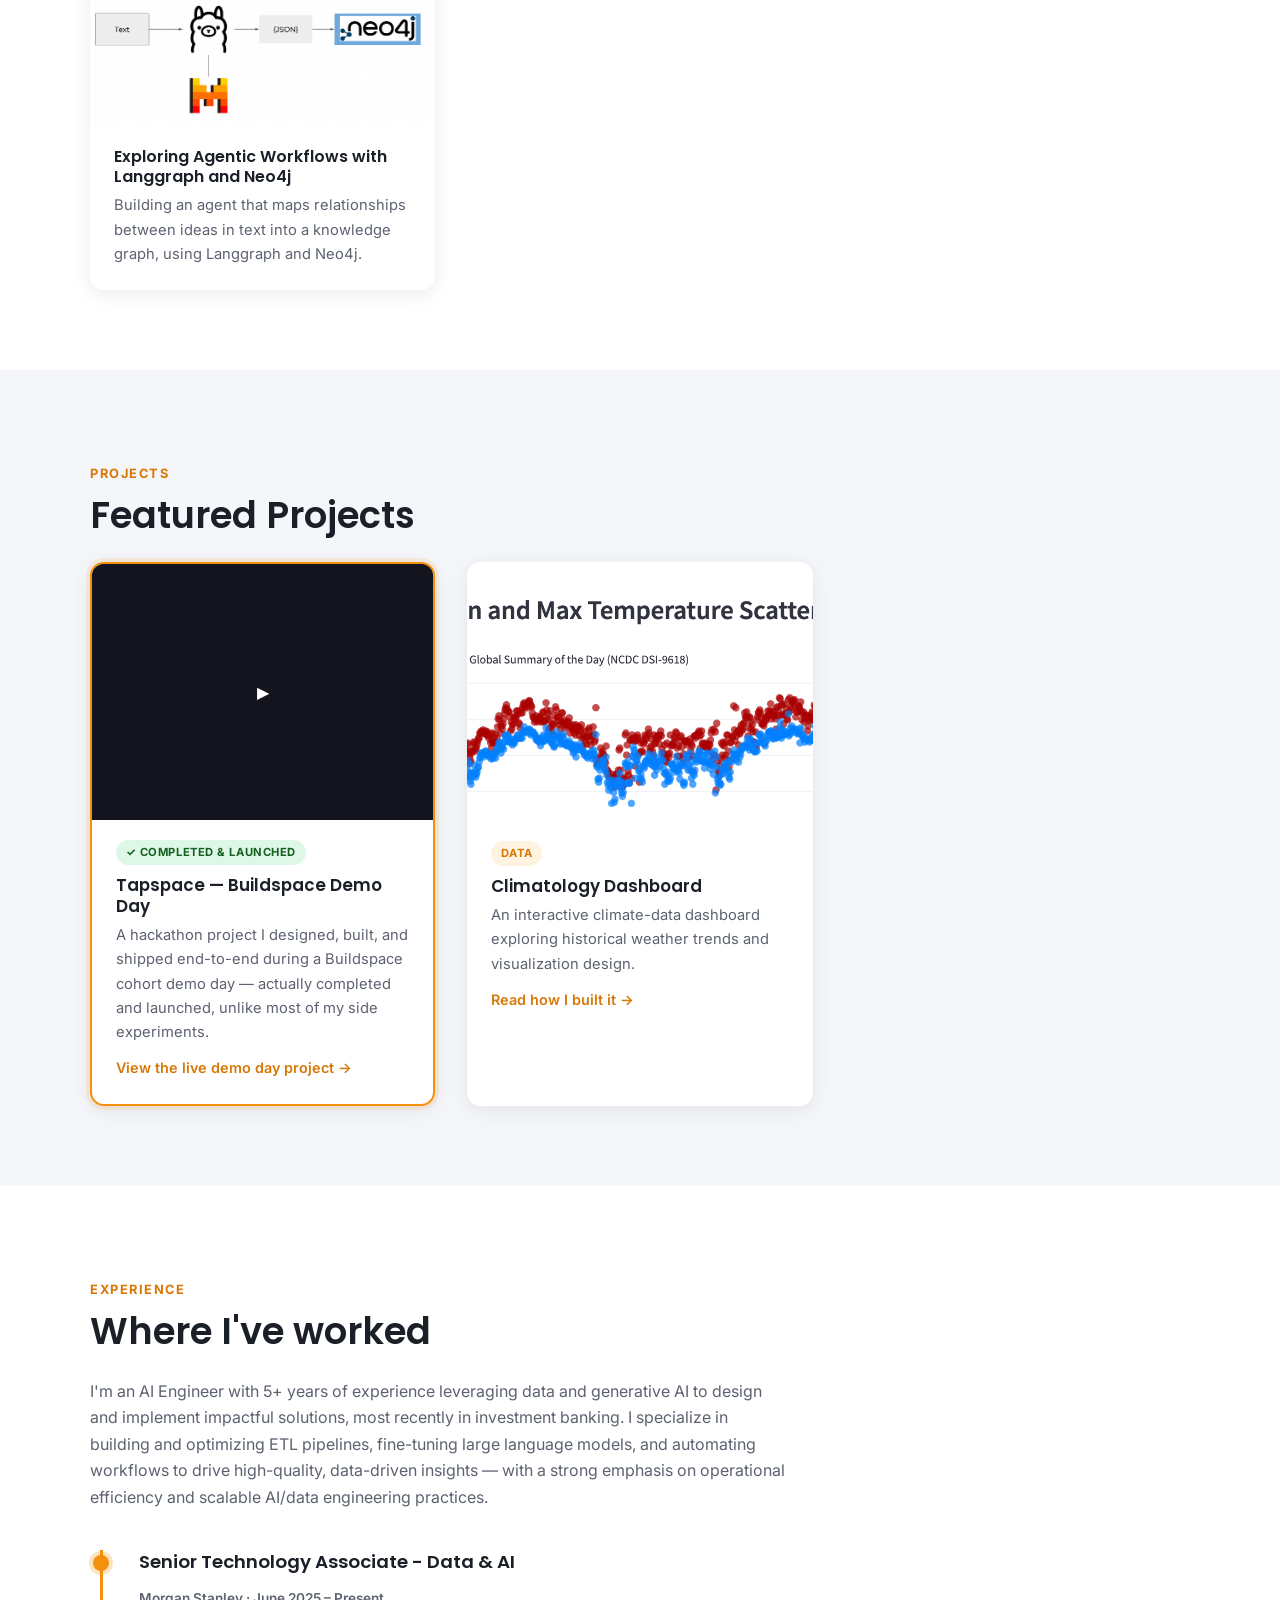
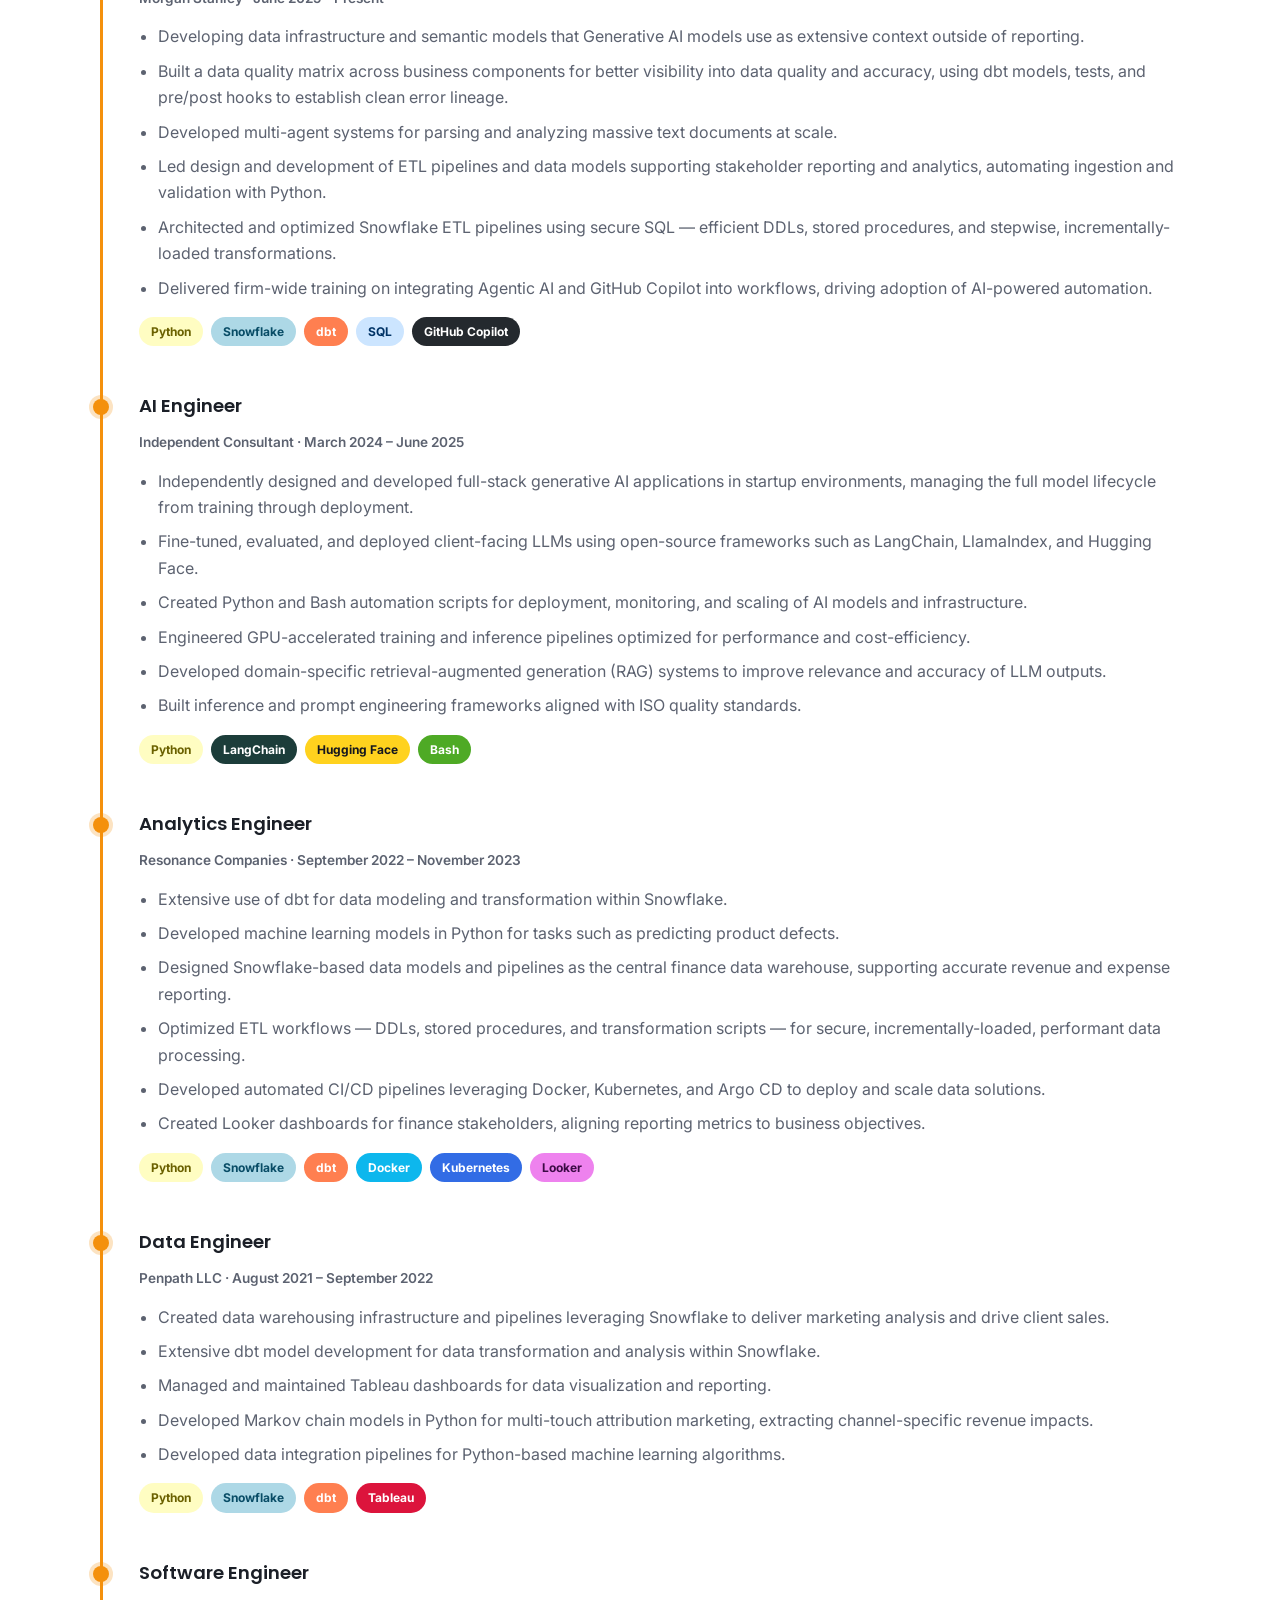
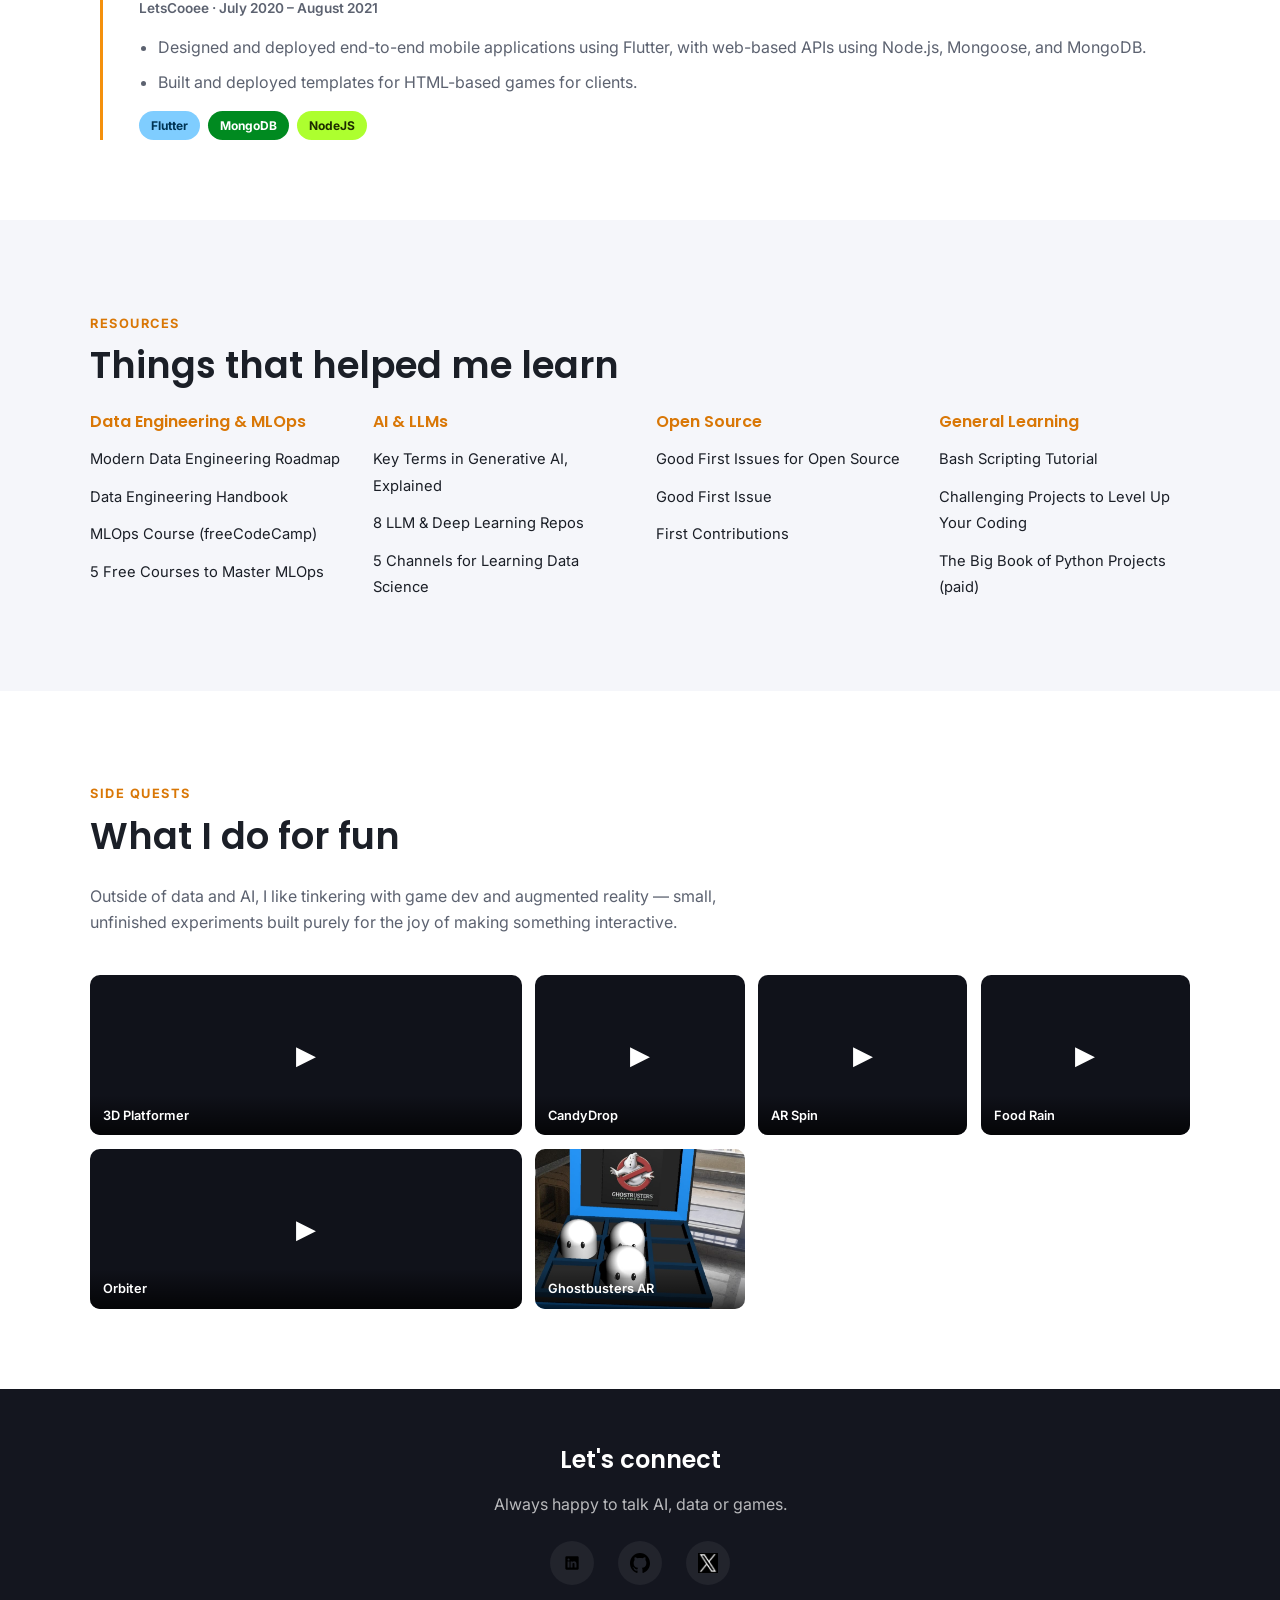
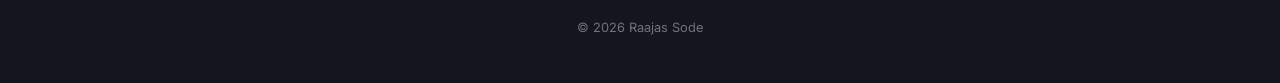
==== commit 108d0ed9: "WEbsite revamp" ====
--- a/index.html
+++ b/index.html
@@ -1,157 +1,381 @@
 <!DOCTYPE html>
-<html>
-  <head>
-        <link rel="stylesheet" href="./assets/css/index.css">
-        <link rel="preconnect" href="https://fonts.googleapis.com">
-        <link rel="preconnect" href="https://fonts.gstatic.com" crossorigin>
-        <link href="https://fonts.googleapis.com/css2?family=Montserrat:ital,wght@0,100..900;1,100..900&display=swap" rel="stylesheet">
-        <link rel="preconnect" href="https://fonts.googleapis.com">
-        <link rel="preconnect" href="https://fonts.gstatic.com" crossorigin>
-        <link href="https://fonts.googleapis.com/css2?family=Merriweather:ital,wght@0,300;0,400;0,700;0,900;1,300;1,400;1,700;1,900&display=swap" rel="stylesheet">
-  </head>
+<html lang="en">
+<head>
+  <meta charset="UTF-8" />
+  <meta name="viewport" content="width=device-width, initial-scale=1.0" />
+  <title>Raajas Sode — AI Engineer &amp; Builder</title>
+  <meta name="description" content="Raajas Sode — AI/Data engineer and indie game developer. Portfolio of projects, videos, work experience and writing." />
+
+  <link rel="preconnect" href="https://fonts.googleapis.com" />
+  <link rel="preconnect" href="https://fonts.gstatic.com" crossorigin />
+  <link href="https://fonts.googleapis.com/css2?family=Inter:wght@400;500;600;700&family=Poppins:wght@500;600;700&display=swap" rel="stylesheet" />
+  <link rel="stylesheet" href="./assets/css/style.css" />
+</head>
 <body>
 
-  <header>
-    <p id="name"> Raajas Sode </p>
-    <div class="navbar">
-      <a class="nav-link" href="#"><div class="nav" id="div1"> Home</div></a>
-      <a class="nav-link" href="./articles/resume.html"><div class="nav" id="div3"> Work Experience</div></a>
-      <a class="nav-link" href="./articles/resources.html"><div class="nav" id="div3"> Resources </div></a>
+  <header class="site-header">
+    <div class="container">
+      <a href="#home" class="brand">Raajas<span>.</span>Sode</a>
+      <ul class="nav-menu" id="nav-menu">
+        <li><a href="#home">Home</a></li>
+        <li><a href="#blog">Blog</a></li>
+        <li><a href="#portfolio">Projects</a></li>
+        <li><a href="#experience">Experience</a></li>
+        <li><a href="#resources">Resources</a></li>
+        <li><a href="#fun">Fun</a></li>
+        <li><a href="#contact">Contact</a></li>
+      </ul>
+      <button class="nav-toggle" aria-label="Toggle navigation" aria-expanded="false">
+        <span></span><span></span><span></span>
+      </button>
     </div>
-
   </header>
 
-
-  <div class="overview">
-
-   <h1>Welcome to my website</h1>
-   <p>
-    I indulge in AI oriented software development, Focusing on Data quality as the focal point. For the past few years I have worked for several
-    startups in a wide range of use cases, ranging from marketing, finance, fashion and even hardware. This website is a small window into the kind of work I do. 
-
-   </p>
-
-
-
+  <main>
+
+    <!-- ============================== HOME ============================== -->
+    <section id="home" class="hero">
+      <div class="container">
+        <p class="section-label">AI &amp; Data Engineer</p>
+        <h1>Hi, I'm Raajas Sode.</h1>
+        <p class="tagline">
+          I build AI-oriented software with data quality as the focal point. Over the past few years I've worked with
+          startups across marketing, finance, fashion and even hardware. This site is a small window into the kind of
+          work I do.
+        </p>
+        <div class="cta-row">
+          <a href="#portfolio" class="btn btn-primary">View my projects</a>
+          <a href="#experience" class="btn btn-secondary">See my experience</a>
+        </div>
+
+        <div class="hero-story reveal">
+          <h3>I spent 2024 building startups.</h3>
+          <p>
+            After quitting my job as a Data Engineer in late November 2023, I dove head first into building startups
+            with nothing but grit and knowledge gained from dealing with high-stakes projects. Starting in March 2024,
+            I began understanding requirements, clients and the market — a full year that was a whirlwind of learning
+            new frameworks, reading papers, understanding technologies and talking to like-minded people building on
+            their passion. After that year-long sprint of anything but conventional work experience, I found myself in
+            a position of autonomy, something surreal I'd never experienced before.
+          </p>
+          <p>
+            Working on baremetal AI servers, writing AI agents, and building seamless frontends for chatbots — it all
+            feels like a dream. The time I didn't spend coding, I spent sharing ideas on AI, games and large language
+            models.
+          </p>
+          <div class="img-grid">
+            <img src="./assets/media/sydney_startup.png" alt="Speaking at a startup event in Sydney" />
+            <img src="./assets/media/mumbai_talk.JPG" alt="Giving a talk at a conference in Mumbai" />
+          </div>
+        </div>
+      </div>
+    </section>
+
+    <!-- ============================== BLOG ============================== -->
+    <section id="blog" class="alt">
+      <div class="container">
+        <p class="section-label reveal">Writing</p>
+        <h2 class="section-title reveal">From the blog</h2>
+
+        <div class="blog-grid">
+          <div class="blog-card reveal">
+            <img src="./assets/media/game_dev_banner.png" alt="Building Games for Fun" />
+            <div class="card-body">
+              <h3><a class="title-link" href="https://substack.com/profile/12313986-raajas-sode/note/c-108699674" target="_blank" rel="noopener">Building Games for Fun</a></h3>
+              <p>Started pursuing the art of building games my 10 year old self would fawn over.</p>
+            </div>
+          </div>
+
+          <div class="blog-card reveal">
+            <img src="./assets/media/amd-banner.webp" alt="Training Large Language Models with an AMD GPU" />
+            <div class="card-body">
+              <h3><a class="title-link" href="https://medium.com/@RaajasSode/training-large-language-models-with-an-amd-gpu-85e53616b20c" target="_blank" rel="noopener">Training Large Language Models with an AMD GPU</a></h3>
+              <p>I've spent quite some time working on machines with AMD GPUs to build frameworks and APIs around AI training.</p>
+            </div>
+          </div>
+
+          <div class="blog-card reveal">
+            <img src="./assets/media/duckdb-blog.png" alt="Data Modelling with dbt and DuckDB" />
+            <div class="card-body">
+              <h3><a class="title-link" href="https://medium.com/@RaajasSode/building-end-to-end-data-pipelines-locally-with-duckdb-e5a6913f210b" target="_blank" rel="noopener">Data Modelling with dbt and DuckDB</a></h3>
+              <p>Creating OLAP data models and dashboards locally using DuckDB and dbt.</p>
+            </div>
+          </div>
+
+          <div class="blog-card reveal">
+            <img src="./assets/media/langgraph.png" alt="Exploring Agentic Workflows with Langgraph and Neo4j" />
+            <div class="card-body">
+              <h3><a class="title-link" href="https://medium.com/@RaajasSode/exploring-agentic-workflows-with-langgraph-and-neo4j-c4cd031814e9" target="_blank" rel="noopener">Exploring Agentic Workflows with Langgraph and Neo4j</a></h3>
+              <p>Building an agent that maps relationships between ideas in text into a knowledge graph, using Langgraph and Neo4j.</p>
+            </div>
+          </div>
+        </div>
+      </div>
+    </section>
+
+    <!-- ============================== PORTFOLIO ============================== -->
+    <section id="portfolio">
+      <div class="container">
+        <p class="section-label reveal">Projects</p>
+        <h2 class="section-title reveal">Featured Projects</h2>
+
+        <div class="portfolio-grid">
+
+          <div class="card reveal featured" data-category="game-dev">
+            <div class="card-media">
+              <button class="expand-btn" style="position:static; width:100%; height:100%; border-radius:0;" data-youtube="W-Q1BAYoYBo" aria-label="Play Tapspace demo day video">&#9654;</button>
+            </div>
+            <div class="card-body">
+              <span class="card-tag card-tag-launched">&#10003; Completed &amp; Launched</span>
+              <h3>Tapspace — Buildspace Demo Day</h3>
+              <p>A hackathon project I designed, built, and shipped end-to-end during a Buildspace cohort demo day — actually completed and launched, unlike most of my side experiments.</p>
+              <a class="card-link" href="https://buildspace.so/s4/demoday/tapspace" target="_blank" rel="noopener">View the live demo day project &rarr;</a>
+            </div>
+          </div>
+
+          <div class="card reveal" data-category="data">
+            <div class="card-media">
+              <img src="./assets/media/climatology_dashboard.png" alt="Climatology dashboard visualization" />
+            </div>
+            <div class="card-body">
+              <span class="card-tag">Data</span>
+              <h3>Climatology Dashboard</h3>
+              <p>An interactive climate-data dashboard exploring historical weather trends and visualization design.</p>
+              <a class="card-link" href="https://medium.com/@RaajasSode/building-end-to-end-data-pipelines-locally-with-duckdb-e5a6913f210b" target="_blank" rel="noopener">Read how I built it &rarr;</a>
+            </div>
+          </div>
+
+        </div>
+      </div>
+    </section>
+
+    <!-- ============================== EXPERIENCE ============================== -->
+    <section id="experience" class="alt">
+      <div class="container">
+        <p class="section-label reveal">Experience</p>
+        <h2 class="section-title reveal">Where I've worked</h2>
+        <p class="reveal" style="color:var(--text-muted); max-width:700px; margin-bottom:2.5rem;">
+          I'm an AI Engineer with 5+ years of experience leveraging data and generative AI to design and implement
+          impactful solutions, most recently in investment banking. I specialize in building and optimizing ETL
+          pipelines, fine-tuning large language models, and automating workflows to drive high-quality, data-driven
+          insights — with a strong emphasis on operational efficiency and scalable AI/data engineering practices.
+        </p>
+
+        <div class="timeline">
+
+          <div class="timeline-item reveal">
+            <h3>Senior Technology Associate - Data &amp; AI</h3>
+            <p class="role-dates">Morgan Stanley &middot; June 2025 &ndash; Present</p>
+            <ul>
+              <li>Developing data infrastructure and semantic models that Generative AI models use as extensive context outside of reporting.</li>
+              <li>Built a data quality matrix across business components for better visibility into data quality and accuracy, using dbt models, tests, and pre/post hooks to establish clean error lineage.</li>
+              <li>Developed multi-agent systems for parsing and analyzing massive text documents at scale.</li>
+              <li>Led design and development of ETL pipelines and data models supporting stakeholder reporting and analytics, automating ingestion and validation with Python.</li>
+              <li>Architected and optimized Snowflake ETL pipelines using secure SQL — efficient DDLs, stored procedures, and stepwise, incrementally-loaded transformations.</li>
+              <li>Delivered firm-wide training on integrating Agentic AI and GitHub Copilot into workflows, driving adoption of AI-powered automation.</li>
+            </ul>
+            <div class="stack">
+              <span class="tag tag-python">Python</span>
+              <span class="tag tag-snowflake">Snowflake</span>
+              <span class="tag tag-dbt">dbt</span>
+              <span class="tag tag-sql">SQL</span>
+              <span class="tag tag-github">GitHub Copilot</span>
+            </div>
+          </div>
+
+          <div class="timeline-item reveal">
+            <h3>AI Engineer</h3>
+            <p class="role-dates">Independent Consultant &middot; March 2024 &ndash; June 2025</p>
+            <ul>
+              <li>Independently designed and developed full-stack generative AI applications in startup environments, managing the full model lifecycle from training through deployment.</li>
+              <li>Fine-tuned, evaluated, and deployed client-facing LLMs using open-source frameworks such as LangChain, LlamaIndex, and Hugging Face.</li>
+              <li>Created Python and Bash automation scripts for deployment, monitoring, and scaling of AI models and infrastructure.</li>
+              <li>Engineered GPU-accelerated training and inference pipelines optimized for performance and cost-efficiency.</li>
+              <li>Developed domain-specific retrieval-augmented generation (RAG) systems to improve relevance and accuracy of LLM outputs.</li>
+              <li>Built inference and prompt engineering frameworks aligned with ISO quality standards.</li>
+            </ul>
+            <div class="stack">
+              <span class="tag tag-python">Python</span>
+              <span class="tag tag-langchain">LangChain</span>
+              <span class="tag tag-huggingface">Hugging Face</span>
+              <span class="tag tag-bash">Bash</span>
+            </div>
+          </div>
+
+          <div class="timeline-item reveal">
+            <h3>Analytics Engineer</h3>
+            <p class="role-dates">Resonance Companies &middot; September 2022 &ndash; November 2023</p>
+            <ul>
+              <li>Extensive use of dbt for data modeling and transformation within Snowflake.</li>
+              <li>Developed machine learning models in Python for tasks such as predicting product defects.</li>
+              <li>Designed Snowflake-based data models and pipelines as the central finance data warehouse, supporting accurate revenue and expense reporting.</li>
+              <li>Optimized ETL workflows — DDLs, stored procedures, and transformation scripts — for secure, incrementally-loaded, performant data processing.</li>
+              <li>Developed automated CI/CD pipelines leveraging Docker, Kubernetes, and Argo CD to deploy and scale data solutions.</li>
+              <li>Created Looker dashboards for finance stakeholders, aligning reporting metrics to business objectives.</li>
+            </ul>
+            <div class="stack">
+              <span class="tag tag-python">Python</span>
+              <span class="tag tag-snowflake">Snowflake</span>
+              <span class="tag tag-dbt">dbt</span>
+              <span class="tag tag-docker">Docker</span>
+              <span class="tag tag-kubernetes">Kubernetes</span>
+              <span class="tag tag-looker">Looker</span>
+            </div>
+          </div>
+
+          <div class="timeline-item reveal">
+            <h3>Data Engineer</h3>
+            <p class="role-dates">Penpath LLC &middot; August 2021 &ndash; September 2022</p>
+            <ul>
+              <li>Created data warehousing infrastructure and pipelines leveraging Snowflake to deliver marketing analysis and drive client sales.</li>
+              <li>Extensive dbt model development for data transformation and analysis within Snowflake.</li>
+              <li>Managed and maintained Tableau dashboards for data visualization and reporting.</li>
+              <li>Developed Markov chain models in Python for multi-touch attribution marketing, extracting channel-specific revenue impacts.</li>
+              <li>Developed data integration pipelines for Python-based machine learning algorithms.</li>
+            </ul>
+            <div class="stack">
+              <span class="tag tag-python">Python</span>
+              <span class="tag tag-snowflake">Snowflake</span>
+              <span class="tag tag-dbt">dbt</span>
+              <span class="tag tag-tableau">Tableau</span>
+            </div>
+          </div>
+
+          <div class="timeline-item reveal">
+            <h3>Software Engineer</h3>
+            <p class="role-dates">LetsCooee &middot; July 2020 &ndash; August 2021</p>
+            <ul>
+              <li>Designed and deployed end-to-end mobile applications using Flutter, with web-based APIs using Node.js, Mongoose, and MongoDB.</li>
+              <li>Built and deployed templates for HTML-based games for clients.</li>
+            </ul>
+            <div class="stack">
+              <span class="tag tag-flutter">Flutter</span>
+              <span class="tag tag-mongodb">MongoDB</span>
+              <span class="tag tag-nodejs">NodeJS</span>
+            </div>
+          </div>
+
+        </div>
+      </div>
+    </section>
+
+    <!-- ============================== RESOURCES ============================== -->
+    <section id="resources">
+      <div class="container">
+        <p class="section-label reveal">Resources</p>
+        <h2 class="section-title reveal">Things that helped me learn</h2>
+
+        <div class="resources-grid">
+          <div class="resource-group reveal">
+            <h3>Data Engineering &amp; MLOps</h3>
+            <ul>
+              <li><a href="https://dev.to/grayhat/modern-data-engineering-roadmap-2024-thread-with-resources-and-references-1ndn" target="_blank" rel="noopener">Modern Data Engineering Roadmap</a></li>
+              <li><a href="https://github.com/DataEngineer-io/data-engineer-handbook" target="_blank" rel="noopener">Data Engineering Handbook</a></li>
+              <li><a href="https://www.youtube.com/watch?v=-dJPoLm_gtE" target="_blank" rel="noopener">MLOps Course (freeCodeCamp)</a></li>
+              <li><a href="https://www.kdnuggets.com/5-free-courses-to-master-mlops" target="_blank" rel="noopener">5 Free Courses to Master MLOps</a></li>
+            </ul>
+          </div>
+
+          <div class="resource-group reveal">
+            <h3>AI &amp; LLMs</h3>
+            <ul>
+              <li><a href="https://www.kdnuggets.com/generative-ai-key-terms-explained" target="_blank" rel="noopener">Key Terms in Generative AI, Explained</a></li>
+              <li><a href="https://dev.to/quine/8-llms-and-deep-learning-repos-to-get-you-into-the-top-1-108g" target="_blank" rel="noopener">8 LLM &amp; Deep Learning Repos</a></li>
+              <li><a href="https://youtube.com/shorts/cxckw61uIkE?si=xaiXEeXdfUqVPVI7" target="_blank" rel="noopener">5 Channels for Learning Data Science</a></li>
+            </ul>
+          </div>
+
+          <div class="resource-group reveal">
+            <h3>Open Source</h3>
+            <ul>
+              <li><a href="https://up-for-grabs.net/" target="_blank" rel="noopener">Good First Issues for Open Source</a></li>
+              <li><a href="https://goodfirstissue.dev/" target="_blank" rel="noopener">Good First Issue</a></li>
+              <li><a href="https://firstcontributions.github.io/" target="_blank" rel="noopener">First Contributions</a></li>
+            </ul>
+          </div>
+
+          <div class="resource-group reveal">
+            <h3>General Learning</h3>
+            <ul>
+              <li><a href="https://ryanstutorials.net/bash-scripting-tutorial/bash-script.php" target="_blank" rel="noopener">Bash Scripting Tutorial</a></li>
+              <li><a href="https://austinhenley.com/blog/challengingprojects.html" target="_blank" rel="noopener">Challenging Projects to Level Up Your Coding</a></li>
+              <li><a href="https://inventwithpython.com/bigbookpython/" target="_blank" rel="noopener">The Big Book of Python Projects (paid)</a></li>
+            </ul>
+          </div>
+        </div>
+      </div>
+    </section>
+
+    <!-- ============================== FUN ============================== -->
+    <section id="fun" class="alt">
+      <div class="container">
+        <p class="section-label reveal">Side Quests</p>
+        <h2 class="section-title reveal">What I do for fun</h2>
+        <p class="reveal" style="color:var(--text-muted); max-width:700px; margin-bottom:2.5rem;">
+          Outside of data and AI, I like tinkering with game dev and augmented reality — small, unfinished experiments
+          built purely for the joy of making something interactive.
+        </p>
+
+        <div class="fun-grid reveal">
+          <div class="fun-item wide">
+            <video src="./assets/media/platformer3D.mp4#t=0.5" preload="metadata" muted playsinline></video>
+            <button class="expand-btn fun-trigger" data-video-src="./assets/media/platformer3D.mp4" aria-label="Play 3D Platformer clip">&#9654;</button>
+            <span class="fun-caption">3D Platformer</span>
+          </div>
+          <div class="fun-item">
+            <video src="./assets/media/candydrop.mp4#t=0.5" preload="metadata" muted playsinline></video>
+            <button class="expand-btn fun-trigger" data-video-src="./assets/media/candydrop.mp4" aria-label="Play CandyDrop clip">&#9654;</button>
+            <span class="fun-caption">CandyDrop</span>
+          </div>
+          <div class="fun-item">
+            <video src="./assets/media/ARSpin.mp4#t=0.5" preload="metadata" muted playsinline></video>
+            <button class="expand-btn fun-trigger" data-video-src="./assets/media/ARSpin.mp4" aria-label="Play AR Spin clip">&#9654;</button>
+            <span class="fun-caption">AR Spin</span>
+          </div>
+          <div class="fun-item">
+            <video src="./assets/media/food_rain.mp4#t=0.5" preload="metadata" muted playsinline></video>
+            <button class="expand-btn fun-trigger" data-video-src="./assets/media/food_rain.mp4" aria-label="Play Food Rain clip">&#9654;</button>
+            <span class="fun-caption">Food Rain</span>
+          </div>
+          <div class="fun-item wide">
+            <video src="./assets/media/orbiter.mp4#t=0.5" preload="metadata" muted playsinline></video>
+            <button class="expand-btn fun-trigger" data-video-src="./assets/media/orbiter.mp4" aria-label="Play Orbiter clip">&#9654;</button>
+            <span class="fun-caption">Orbiter</span>
+          </div>
+          <div class="fun-item">
+            <img src="./assets/media/ghostbustersar.jpeg" alt="Ghostbusters-inspired AR demo" />
+            <span class="fun-caption">Ghostbusters AR</span>
+          </div>
+        </div>
+      </div>
+    </section>
+
+  </main>
+
+  <footer id="contact" class="site-footer">
+    <div class="container">
+      <h2>Let's connect</h2>
+      <p>Always happy to talk AI, data or games.</p>
+      <div class="social-row">
+        <a href="https://www.linkedin.com/in/raajassode" target="_blank" rel="noopener" aria-label="LinkedIn">
+          <img src="./assets/media/linkedin-svgrepo-com.svg" alt="" />
+        </a>
+        <a href="https://www.github.com/RJSD3V" target="_blank" rel="noopener" aria-label="GitHub">
+          <img src="./assets/media/github-142-svgrepo-com.svg" alt="" />
+        </a>
+        <a href="https://www.x.com/so_raajas" target="_blank" rel="noopener" aria-label="X (Twitter)">
+          <img src="./assets/media/x-logo.png" alt="" />
+        </a>
+      </div>
+      <p class="copyright">&copy; <span id="year"></span> Raajas Sode</p>
+    </div>
+  </footer>
+
+  <div class="modal" id="media-modal">
+    <button class="modal-close" id="media-modal-close" aria-label="Close">&times;</button>
+    <div class="modal-body" id="media-modal-body"></div>
   </div>
- 
-  <div class="overview">
-
-    <h1>I spent 2024 builing startups.</h1>
-    <p>
-      After quitting my job as a Data Engineer in late November 2023, I dove head first into building startups with nothing but grit and knowledge I gained
-      through experience gained from dealing with high stakes projects. Starting in March 2024, I began my journey of understanding requirements, clients and the market, 
-      A full one year was a whirlwind of learning new frameworks, reading papers, understanding technologies and talking to like-minded people building on their passion.
-      After finishing a year long sprint of what could never be considered as conventional work experience, I find myself in a position of autonomy, 
-      something surreal I've never experienced before in my life. Having learned all that I have, savoring moments of victory and and learning from many many failures.
-      <br>
-      Working on baremetal AI servers, writing AI agents, creating seamless frontend for chatbots, everything feels like an absolute dream. The time I didnt' spend coding, 
-      I spent sharing ideas on AI, games and Large Language models. 
-
-     
-      
-    </p>
-    <div class="img-grid">
-     <div>
-      <img src="./assets/images/sydney_startup.png" class="blog-img"/>
-     </div> 
-     <div>
-      <img src="./assets/images/mumbai_talk.JPG" class="blog-img" />
-     </div>
-    
-
-    </div>
-
-
-   
- 
- 
- 
-   </div>
-  <div class="blog">
-
-
-
-    <div class="article">
-      <div class="article-content">
-        <h1 > <a class="title-link" href="https://substack.com/profile/12313986-raajas-sode/note/c-108699674"><u>Building Games for Fun.</u></a> </h1>
-        <p> Started pursuing the art of building games my 10 year old self would fawn over.</p>
-        <img src="./game_dev_banner.png" class="thumbnail" />
-    
-      </div>
-    
-    </div>
-
-
-
-    <div class="article">
-      <div class="article-content">
-        <h1 > <a class="title-link" href="https://medium.com/@RaajasSode/training-large-language-models-with-an-amd-gpu-85e53616b20c"><u>Training Large Language Models with an AMD GPU </u></a> </h1>
-        <p>I have spent quite some time working on machines with AMD GPUs to build frameworks and APIs around AI Training. Credit where its due…</p>
-       
-        <img src="./assets/images/amd-banner.webp" class="thumbnail" />
-    
-      </div>
-    
-    </div>
-
-
-    <!-- <div class="article">
-
-      <div class="article-content">
-        <h1 > <a class="title-link" href="articles/portfolio.html"><u>The AI Game</u></a> </h1>
-        <img src="./ai-game.png" class="thumbnail" />
-    
-      </div>
-    
-    </div> -->
-
-
-      <div class="article">
-          <div class="article-content">
-            <h1 > <a class="title-link" href="https://medium.com/@RaajasSode/building-end-to-end-data-pipelines-locally-with-duckdb-e5a6913f210b"><u>Data Modelling with dbt and Duckdb</u></a> </h1>
-            <p>Creating OLAP data models and dashboards locally using duckdb and dbt</p>
-            <div class="thumb-container">
-              <img src="./assets/images/duckdb-blog.png" class="thumbnail" />
-            </div>
-            
-            
-          </div>
-
-    </div>
-
-    <div class="article">
-      <div class="article-content">
-        <h1 > <a class="title-link" href="https://medium.com/@RaajasSode/exploring-agentic-workflows-with-langgraph-and-neo4j-c4cd031814e9"><u>Exploring Agentic Workflows with Langgraph and Neo4j</u></a> </h1>
-        <p>A deep dive into building an agent that helps me understand complex relationships between Ideas and concepts in text, and build a knowledge graph. And when I thought of graphs, I thought of using Neo4j for the same. But Since I was new to Langgraph, I started simple...</p>
-        <div class="thumb-container">
-          <img src="./assets/images/langgraph.png" class="thumbnail" />
-        </div>
-        
-        
-      </div>
-
-</div>
-
-
-    <!-- <div class="article">
-      <h2>How I turned my college project into a lifelong passion.</h2>
-      <hr>
-      <p>Every Final Year College project is a pain in the ass. Especially for technical courses.
-         For me, a computer science major didn’t offer a lot of lucrative options. We got to chose between Java , .Net and Android. Since, I’ve been well versed with Java since the 8th grade, I figured maybe I could give it a go...</p>
-      <a href="https://medium.com/@RaajasSode/how-i-turned-a-college-project-into-a-life-long-passion-f333496f6803">Read More</a>
-    </div> -->
-
-
-
-  </div>
-  
-  <footer>
-    <div class="contact">
-      <a href="https://www.linkedin.com/in/raajassode" class="social">linkedin</a>
-      <a href="https://www.github.com/RJSD3V" class="social">github</a>
-      <a href="https://www.x.com/so_raajas" class="social">twitter</a>
-    </div> 
-  </footer>
-  </body>
+
+  <script src="./assets/js/main.js"></script>
+</body>
 </html>
--- a/assets/css/style.css
+++ b/assets/css/style.css
@@ -0,0 +1,656 @@
+/* ==========================================================================
+   Raajas Sode — Portfolio SPA
+   Design tokens
+   ========================================================================== */
+:root {
+  --bg: #f5f6fa;
+  --surface: #ffffff;
+  --text: #1b1f27;
+  --text-muted: #5c6270;
+  --accent: #f4900c;
+  --accent-dark: #d97706;
+  --accent-light: #ffb84d;
+  --dark: #14161f;
+  --dark-elevated: #1d202c;
+  --border: #e4e6ec;
+  --shadow: 0 4px 20px rgba(20, 22, 31, 0.08);
+  --shadow-hover: 0 10px 30px rgba(20, 22, 31, 0.14);
+  --radius: 14px;
+  --header-h: 72px;
+  --font-heading: "Poppins", "Montserrat", sans-serif;
+  --font-body: "Inter", "Merriweather", sans-serif;
+}
+
+* { box-sizing: border-box; }
+
+html {
+  scroll-behavior: smooth;
+}
+
+body {
+  margin: 0;
+  font-family: var(--font-body);
+  background-color: var(--bg);
+  color: var(--text);
+  line-height: 1.65;
+}
+
+h1, h2, h3, h4 {
+  font-family: var(--font-heading);
+  font-weight: 600;
+  line-height: 1.25;
+  margin: 0 0 0.6em;
+}
+
+a { color: inherit; }
+
+img, video { max-width: 100%; display: block; }
+
+section[id] { scroll-margin-top: var(--header-h); }
+
+.container {
+  width: min(1100px, 92%);
+  margin: 0 auto;
+}
+
+.section-label {
+  display: inline-block;
+  font-size: 0.8rem;
+  letter-spacing: 0.12em;
+  text-transform: uppercase;
+  color: var(--accent-dark);
+  font-weight: 700;
+  margin-bottom: 0.5rem;
+}
+
+.section-title {
+  font-size: clamp(1.6rem, 3vw, 2.3rem);
+  margin-bottom: 1.5rem;
+}
+
+section.alt { background-color: var(--surface); }
+
+section { padding: 5rem 0; }
+
+/* ==========================================================================
+   Scroll-reveal animation
+   ========================================================================== */
+.reveal {
+  opacity: 0;
+  transform: translateY(24px);
+  transition: opacity 0.6s ease, transform 0.6s ease;
+}
+.reveal.in-view {
+  opacity: 1;
+  transform: translateY(0);
+}
+
+/* ==========================================================================
+   Header / Nav
+   ========================================================================== */
+.site-header {
+  position: fixed;
+  top: 0;
+  left: 0;
+  right: 0;
+  height: var(--header-h);
+  background-color: var(--dark);
+  z-index: 1000;
+  display: flex;
+  align-items: center;
+}
+
+.site-header .container {
+  display: flex;
+  align-items: center;
+  justify-content: space-between;
+  width: min(1100px, 92%);
+}
+
+.brand {
+  color: #fff;
+  font-family: var(--font-heading);
+  font-weight: 700;
+  font-size: 1.15rem;
+  text-decoration: none;
+}
+
+.brand span { color: var(--accent); }
+
+.nav-menu {
+  display: flex;
+  gap: 1.75rem;
+  list-style: none;
+  margin: 0;
+  padding: 0;
+}
+
+.nav-menu a {
+  color: rgba(255, 255, 255, 0.75);
+  text-decoration: none;
+  font-weight: 500;
+  font-size: 0.95rem;
+  padding: 0.4rem 0;
+  border-bottom: 2px solid transparent;
+  transition: color 0.2s ease, border-color 0.2s ease;
+}
+
+.nav-menu a:hover,
+.nav-menu a.active {
+  color: #fff;
+  border-color: var(--accent);
+}
+
+.nav-toggle {
+  display: none;
+  flex-direction: column;
+  justify-content: center;
+  gap: 5px;
+  width: 40px;
+  height: 40px;
+  background: none;
+  border: none;
+  cursor: pointer;
+  padding: 0;
+}
+
+.nav-toggle span {
+  display: block;
+  height: 2px;
+  background: #fff;
+  border-radius: 2px;
+  transition: transform 0.25s ease, opacity 0.25s ease;
+}
+
+.nav-toggle.open span:nth-child(1) { transform: translateY(7px) rotate(45deg); }
+.nav-toggle.open span:nth-child(2) { opacity: 0; }
+.nav-toggle.open span:nth-child(3) { transform: translateY(-7px) rotate(-45deg); }
+
+/* ==========================================================================
+   Hero
+   ========================================================================== */
+.hero {
+  padding-top: calc(var(--header-h) + 4rem);
+  background: radial-gradient(circle at top right, #262838 0%, var(--dark) 55%);
+  color: #fff;
+}
+
+.hero h1 {
+  font-size: clamp(2.2rem, 5vw, 3.4rem);
+  margin-bottom: 0.4em;
+}
+
+.hero .tagline {
+  color: rgba(255, 255, 255, 0.8);
+  font-size: 1.1rem;
+  max-width: 640px;
+  margin-bottom: 2rem;
+}
+
+.hero .cta-row {
+  display: flex;
+  gap: 1rem;
+  margin-bottom: 3rem;
+  flex-wrap: wrap;
+}
+
+.btn {
+  display: inline-block;
+  padding: 0.75rem 1.6rem;
+  border-radius: 999px;
+  font-weight: 600;
+  font-size: 0.95rem;
+  text-decoration: none;
+  transition: transform 0.2s ease, box-shadow 0.2s ease;
+}
+
+.btn-primary {
+  background: var(--accent);
+  color: #14161f;
+}
+
+.btn-secondary {
+  background: transparent;
+  color: #fff;
+  border: 1.5px solid rgba(255, 255, 255, 0.4);
+}
+
+.btn:hover { transform: translateY(-2px); box-shadow: var(--shadow-hover); }
+
+.hero-story {
+  background: rgba(255, 255, 255, 0.04);
+  border: 1px solid rgba(255, 255, 255, 0.08);
+  border-radius: var(--radius);
+  padding: 2rem;
+  margin-bottom: -6rem;
+  transform: translateY(3rem);
+}
+
+.hero-story h3 { color: #fff; }
+.hero-story p { color: rgba(255, 255, 255, 0.75); }
+
+.img-grid {
+  display: grid;
+  grid-template-columns: 1fr 1fr;
+  gap: 1rem;
+  margin-top: 1.5rem;
+}
+
+.img-grid img {
+  border-radius: 10px;
+  width: 100%;
+  height: 220px;
+  object-fit: cover;
+}
+
+/* ==========================================================================
+   Portfolio
+   ========================================================================== */
+.filter-row {
+  display: flex;
+  gap: 0.75rem;
+  flex-wrap: wrap;
+  margin-bottom: 2.5rem;
+}
+
+.filter-btn {
+  border: 1.5px solid var(--border);
+  background: var(--surface);
+  color: var(--text-muted);
+  padding: 0.5rem 1.25rem;
+  border-radius: 999px;
+  font-weight: 600;
+  font-size: 0.9rem;
+  cursor: pointer;
+  transition: all 0.2s ease;
+}
+
+.filter-btn:hover { border-color: var(--accent); color: var(--accent-dark); }
+
+.filter-btn.active {
+  background: var(--accent);
+  border-color: var(--accent);
+  color: #14161f;
+}
+
+.portfolio-grid {
+  display: grid;
+  grid-template-columns: repeat(auto-fill, minmax(280px, 1fr));
+  gap: 2rem;
+}
+
+.card {
+  background: var(--surface);
+  border-radius: var(--radius);
+  overflow: hidden;
+  box-shadow: var(--shadow);
+  transition: transform 0.25s ease, box-shadow 0.25s ease;
+  display: flex;
+  flex-direction: column;
+}
+
+.card:hover { transform: translateY(-6px); box-shadow: var(--shadow-hover); }
+
+.card.featured {
+  border: 2px solid var(--accent);
+  box-shadow: 0 0 0 4px rgba(244, 144, 12, 0.12), var(--shadow);
+}
+
+.card.featured:hover {
+  box-shadow: 0 0 0 4px rgba(244, 144, 12, 0.18), var(--shadow-hover);
+}
+
+.card-media {
+  position: relative;
+  background: #10121a;
+  aspect-ratio: 4 / 3;
+}
+
+.card-media video,
+.card-media img,
+.card-media iframe {
+  width: 100%;
+  height: 100%;
+  object-fit: cover;
+  border: none;
+}
+
+.expand-btn {
+  position: absolute;
+  top: 10px;
+  right: 10px;
+  width: 34px;
+  height: 34px;
+  border-radius: 50%;
+  border: none;
+  background: rgba(20, 22, 31, 0.65);
+  color: #fff;
+  font-size: 1rem;
+  cursor: pointer;
+  display: flex;
+  align-items: center;
+  justify-content: center;
+  transition: background 0.2s ease;
+}
+
+.expand-btn:hover { background: var(--accent); color: #14161f; }
+
+.card-body { padding: 1.25rem 1.5rem 1.5rem; flex: 1; display: flex; flex-direction: column; }
+
+.card-tag {
+  align-self: flex-start;
+  font-size: 0.7rem;
+  font-weight: 700;
+  text-transform: uppercase;
+  letter-spacing: 0.05em;
+  color: var(--accent-dark);
+  background: rgba(244, 144, 12, 0.12);
+  padding: 0.2rem 0.6rem;
+  border-radius: 999px;
+  margin-bottom: 0.6rem;
+}
+
+.card-tag-launched {
+  color: #14611f;
+  background: rgba(34, 197, 94, 0.15);
+}
+
+.card-body h3 { font-size: 1.05rem; margin-bottom: 0.4rem; }
+.card-body p { color: var(--text-muted); font-size: 0.92rem; margin: 0; }
+.card-body a.card-link { margin-top: 0.75rem; font-weight: 600; color: var(--accent-dark); text-decoration: none; font-size: 0.9rem; }
+.card-body a.card-link:hover { text-decoration: underline; }
+
+/* ==========================================================================
+   Media modal (video / youtube lightbox)
+   ========================================================================== */
+.modal {
+  position: fixed;
+  inset: 0;
+  background: rgba(10, 11, 16, 0.9);
+  display: flex;
+  align-items: center;
+  justify-content: center;
+  opacity: 0;
+  pointer-events: none;
+  transition: opacity 0.25s ease;
+  z-index: 2000;
+  padding: 2rem;
+}
+
+.modal.open { opacity: 1; pointer-events: auto; }
+
+.modal-body {
+  width: min(900px, 100%);
+  max-height: 85vh;
+  aspect-ratio: 16 / 9;
+}
+
+.modal-body video,
+.modal-body iframe {
+  width: 100%;
+  height: 100%;
+  border: none;
+  border-radius: 8px;
+}
+
+.modal-close {
+  position: absolute;
+  top: 1.5rem;
+  right: 1.5rem;
+  width: 42px;
+  height: 42px;
+  border-radius: 50%;
+  border: none;
+  background: rgba(255, 255, 255, 0.1);
+  color: #fff;
+  font-size: 1.3rem;
+  cursor: pointer;
+}
+.modal-close:hover { background: var(--accent); color: #14161f; }
+
+body.modal-open { overflow: hidden; }
+
+/* ==========================================================================
+   Experience timeline
+   ========================================================================== */
+.timeline {
+  position: relative;
+  margin-left: 10px;
+  padding-left: 2.25rem;
+  border-left: 3px solid var(--accent);
+}
+
+.timeline-item { position: relative; margin-bottom: 3rem; }
+.timeline-item:last-child { margin-bottom: 0; }
+
+.timeline-item::before {
+  content: "";
+  position: absolute;
+  left: -2.9rem;
+  top: 0.3rem;
+  width: 16px;
+  height: 16px;
+  border-radius: 50%;
+  background: var(--accent);
+  box-shadow: 0 0 0 4px rgba(244, 144, 12, 0.25);
+}
+
+.timeline-item h3 { margin-bottom: 0.15em; font-size: 1.15rem; }
+.timeline-item .role-dates { color: var(--text-muted); font-size: 0.85rem; font-weight: 600; margin-bottom: 0.9rem; }
+.timeline-item ul { margin: 0 0 1rem; padding-left: 1.2rem; color: var(--text-muted); }
+.timeline-item li { margin-bottom: 0.5rem; }
+
+.stack { display: flex; flex-wrap: wrap; gap: 0.5rem; }
+
+.tag {
+  font-size: 0.75rem;
+  font-weight: 700;
+  padding: 0.3rem 0.75rem;
+  border-radius: 999px;
+}
+
+.tag-python { background: #fffdc2; color: #6b6100; }
+.tag-snowflake { background: lightblue; color: #084c66; }
+.tag-dbt { background: coral; color: #fff; }
+.tag-looker { background: violet; color: #3b0a45; }
+.tag-tableau { background: crimson; color: #fff; }
+.tag-flutter { background: #7fcdff; color: #003554; }
+.tag-mongodb { background: #008a20; color: #fff; }
+.tag-nodejs { background: greenyellow; color: #1c2b00; }
+.tag-unity { background: #14161f; color: #fff; }
+.tag-csharp { background: purple; color: #fff; }
+.tag-talend { background: cornflowerblue; color: #fff; }
+.tag-sql { background: #cce5ff; color: #003366; }
+.tag-github { background: #24292e; color: #fff; }
+.tag-langchain { background: #1c3d3a; color: #fff; }
+.tag-huggingface { background: #ffd21e; color: #14161f; }
+.tag-bash { background: #4eaa25; color: #fff; }
+.tag-docker { background: #0db7ed; color: #fff; }
+.tag-kubernetes { background: #326ce5; color: #fff; }
+
+/* ==========================================================================
+   Blog
+   ========================================================================== */
+.blog-grid {
+  display: grid;
+  grid-template-columns: repeat(auto-fill, minmax(260px, 1fr));
+  gap: 2rem;
+}
+
+.blog-card {
+  background: var(--surface);
+  border-radius: var(--radius);
+  box-shadow: var(--shadow);
+  overflow: hidden;
+  transition: transform 0.25s ease, box-shadow 0.25s ease;
+}
+
+.blog-card:hover { transform: translateY(-6px); box-shadow: var(--shadow-hover); }
+
+.blog-card img { width: 100%; height: 160px; object-fit: cover; }
+
+.blog-card .card-body h3 { font-size: 1rem; }
+.blog-card .card-body a.title-link { text-decoration: none; color: var(--text); }
+.blog-card .card-body a.title-link:hover { color: var(--accent-dark); }
+
+/* ==========================================================================
+   Resources
+   ========================================================================== */
+.resources-grid {
+  display: grid;
+  grid-template-columns: repeat(auto-fit, minmax(240px, 1fr));
+  gap: 2rem;
+}
+
+.resource-group h3 {
+  font-size: 1rem;
+  color: var(--accent-dark);
+  margin-bottom: 0.8rem;
+}
+
+.resource-group ul { list-style: none; margin: 0; padding: 0; }
+.resource-group li { margin-bottom: 0.7rem; }
+.resource-group a {
+  text-decoration: none;
+  color: var(--text);
+  font-size: 0.92rem;
+  border-bottom: 1px solid transparent;
+}
+.resource-group a:hover { color: var(--accent-dark); border-color: var(--accent-dark); }
+
+/* ==========================================================================
+   Fun / side-quest collage
+   ========================================================================== */
+.fun-grid {
+  display: grid;
+  grid-template-columns: repeat(auto-fill, minmax(180px, 1fr));
+  grid-auto-rows: 160px;
+  gap: 0.85rem;
+}
+
+.fun-item {
+  position: relative;
+  border-radius: 10px;
+  overflow: hidden;
+  background: #10121a;
+}
+
+.fun-item.wide { grid-column: span 2; }
+
+.fun-item video,
+.fun-item img {
+  width: 100%;
+  height: 100%;
+  object-fit: cover;
+  transition: transform 0.3s ease;
+}
+
+.fun-item:hover video,
+.fun-item:hover img { transform: scale(1.06); }
+
+.fun-caption {
+  position: absolute;
+  left: 0;
+  right: 0;
+  bottom: 0;
+  padding: 0.6rem 0.8rem;
+  background: linear-gradient(to top, rgba(0, 0, 0, 0.75), transparent);
+  color: #fff;
+  font-size: 0.8rem;
+  font-weight: 600;
+  pointer-events: none;
+}
+
+.expand-btn.fun-trigger {
+  position: absolute;
+  inset: 0;
+  top: 0;
+  right: 0;
+  width: 100%;
+  height: 100%;
+  border-radius: 0;
+  background: rgba(0, 0, 0, 0);
+  font-size: 1.6rem;
+}
+
+.expand-btn.fun-trigger:hover {
+  background: rgba(20, 22, 31, 0.35);
+  color: var(--accent);
+}
+
+/* ==========================================================================
+   Footer
+   ========================================================================== */
+.site-footer {
+  background: var(--dark);
+  color: rgba(255, 255, 255, 0.7);
+  padding: 3.5rem 0 2rem;
+  text-align: center;
+}
+
+.site-footer h2 { color: #fff; }
+
+.social-row {
+  display: flex;
+  justify-content: center;
+  gap: 1.5rem;
+  margin: 1.5rem 0 2rem;
+}
+
+.social-row a {
+  display: flex;
+  align-items: center;
+  justify-content: center;
+  width: 44px;
+  height: 44px;
+  border-radius: 50%;
+  background: rgba(255, 255, 255, 0.06);
+  transition: background 0.2s ease, transform 0.2s ease;
+}
+
+.social-row a:hover { background: var(--accent); transform: translateY(-3px); }
+
+.social-row img { width: 20px; height: 20px; }
+
+.copyright { font-size: 0.8rem; color: rgba(255, 255, 255, 0.4); }
+
+/* ==========================================================================
+   Responsive
+   ========================================================================== */
+@media (max-width: 900px) {
+  .nav-menu {
+    position: absolute;
+    top: var(--header-h);
+    left: 0;
+    right: 0;
+    background: var(--dark);
+    flex-direction: column;
+    gap: 0;
+    max-height: 0;
+    overflow: hidden;
+    transition: max-height 0.3s ease;
+  }
+
+  .nav-menu.open { max-height: 400px; }
+
+  .nav-menu a {
+    padding: 1rem 1.5rem;
+    width: 100%;
+    border-bottom: 1px solid rgba(255, 255, 255, 0.08);
+  }
+
+  .nav-toggle { display: flex; }
+
+  .hero-story { margin-bottom: -3rem; }
+}
+
+@media (max-width: 600px) {
+  section { padding: 3.5rem 0; }
+  .img-grid { grid-template-columns: 1fr; }
+  .img-grid img { height: 180px; }
+  .hero .cta-row { flex-direction: column; }
+  .btn { text-align: center; }
+  .timeline { padding-left: 1.75rem; }
+  .timeline-item::before { left: -2.35rem; }
+  .fun-item.wide { grid-column: span 1; }
+}
